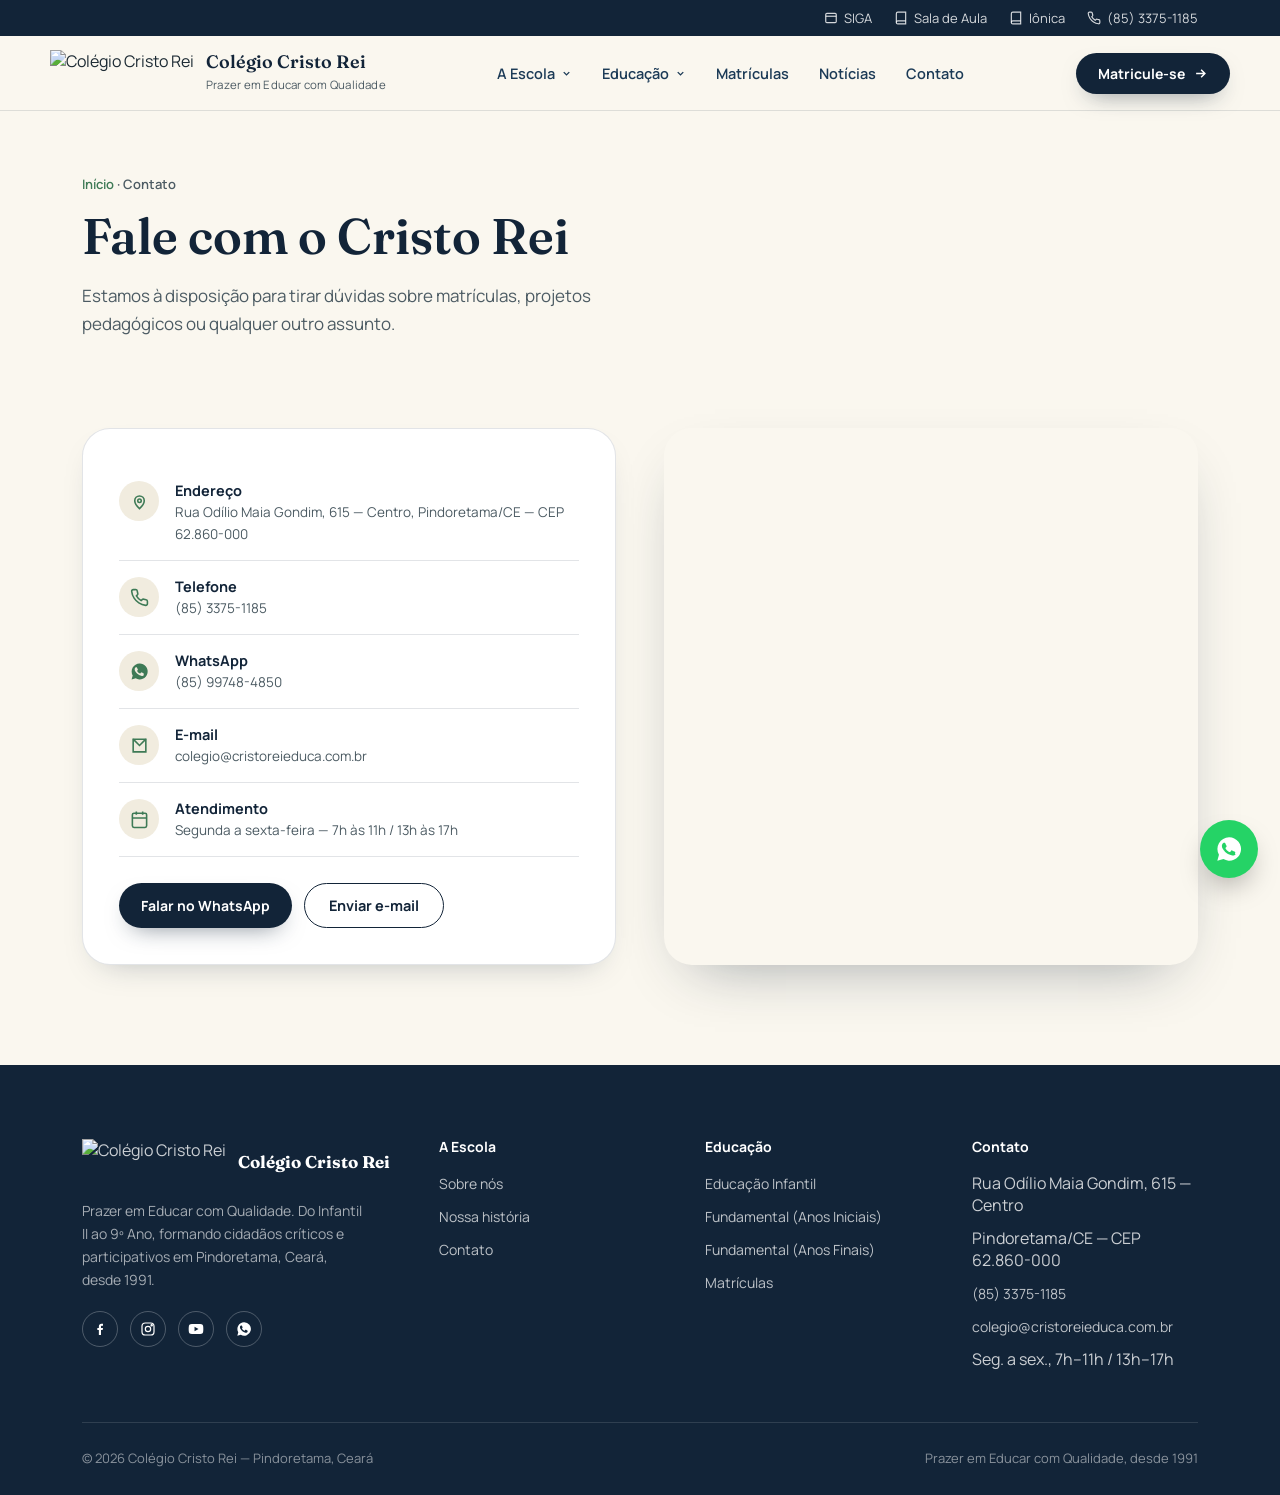
==== contato.html @ e7654078 "Add files via upload" ====
<!DOCTYPE html>
<html lang="pt-BR">
<head>
<meta charset="UTF-8">
<meta name="viewport" content="width=device-width, initial-scale=1.0">
<title>Contato · Colégio Cristo Rei</title>
<meta name="description" content="Fale com o Colégio Cristo Rei — endereço, telefone, WhatsApp e e-mail.">
<link rel="icon" href="https://cristoreieduca.com.br/wp-content/uploads/2020/12/cropped-favicon-1-270x270.png">
<link rel="preconnect" href="https://fonts.googleapis.com">
<link rel="preconnect" href="https://fonts.gstatic.com" crossorigin>
<link href="https://fonts.googleapis.com/css2?family=Fraunces:opsz,wght@9..144,400;9..144,500;9..144,600;9..144,700&family=Manrope:wght@400;500;600;700;800&display=swap" rel="stylesheet">
<link rel="stylesheet" href="css/style.css">
</head>
<body>

<div class="topbar">
  <div class="wrap">
    <a href="https://siga.activesoft.com.br/login/?instituicao=CRISTOREICE" target="_blank" rel="noopener"><svg viewBox="0 0 24 24" fill="none" stroke="currentColor" stroke-width="2"><rect x="3" y="4" width="18" height="16" rx="2"/><path d="M3 9h18"/></svg> SIGA</a>
    <a href="https://classroom.google.com/u/0/h?hl=pt-BR" target="_blank" rel="noopener"><svg viewBox="0 0 24 24" fill="none" stroke="currentColor" stroke-width="2"><path d="M4 19.5A2.5 2.5 0 0 1 6.5 17H20"/><path d="M6.5 2H20v20H6.5A2.5 2.5 0 0 1 4 19.5v-15A2.5 2.5 0 0 1 6.5 2z"/></svg> Sala de Aula</a>
    <a href="https://colegiocristoreice.souionica.com.br/library" target="_blank" rel="noopener"><svg viewBox="0 0 24 24" fill="none" stroke="currentColor" stroke-width="2"><path d="M4 19.5A2.5 2.5 0 0 1 6.5 17H20"/><path d="M6.5 2H20v20H6.5A2.5 2.5 0 0 1 4 19.5v-15A2.5 2.5 0 0 1 6.5 2z"/></svg> Iônica</a>
    <a href="tel:8533751185"><svg viewBox="0 0 24 24" fill="none" stroke="currentColor" stroke-width="2"><path d="M22 16.92v3a2 2 0 0 1-2.18 2 19.8 19.8 0 0 1-8.63-3.07 19.5 19.5 0 0 1-6-6 19.8 19.8 0 0 1-3.07-8.67A2 2 0 0 1 4.11 2h3a2 2 0 0 1 2 1.72c.13.96.36 1.9.68 2.81a2 2 0 0 1-.45 2.11L8.09 9.91a16 16 0 0 0 6 6l1.27-1.27a2 2 0 0 1 2.11-.45c.91.32 1.85.55 2.81.68A2 2 0 0 1 22 16.92z"/></svg> (85) 3375-1185</a>
  </div>
</div>

<header class="site" id="siteHeader">
  <div class="wrap nav-row">
    <a class="brand" href="index.html">
      <img src="https://cristoreieduca.com.br/wp-content/uploads/2020/11/Logotipo-CCR-2021_Prancheta-1.png" alt="Colégio Cristo Rei">
      <span><span class="name">Colégio Cristo Rei</span><span class="tag">Prazer em Educar com Qualidade</span></span>
    </a>
    <nav class="main">
      <div class="has-drop">
        <button>A Escola <svg viewBox="0 0 24 24" fill="none" stroke="currentColor" stroke-width="3"><path d="M6 9l6 6 6-6"/></svg></button>
        <div class="dropdown">
          <a href="sobre-nos.html">Sobre nós<span>Missão e valores</span></a>
          <a href="nossa-historia.html">Nossa história<span>Desde 1991</span></a>
        </div>
      </div>
      <div class="has-drop">
        <button>Educação <svg viewBox="0 0 24 24" fill="none" stroke="currentColor" stroke-width="3"><path d="M6 9l6 6 6-6"/></svg></button>
        <div class="dropdown">
          <a href="educacao-infantil.html">Educação Infantil<span>Infantil II ao V</span></a>
          <a href="fundamental-anos-iniciais.html">Fundamental (Anos Iniciais)<span>1º ao 5º Ano</span></a>
          <a href="fundamental-anos-finais.html">Fundamental (Anos Finais)<span>6º ao 9º Ano</span></a>
        </div>
      </div>
      <a href="matriculas.html">Matrículas</a>
      <a href="https://cristoreieduca.com.br/category/blog/" target="_blank" rel="noopener">Notícias</a>
      <a href="contato.html">Contato</a>
    </nav>
    <a class="cta-btn desktop-only" href="matriculas.html">Matricule-se
      <svg viewBox="0 0 24 24" fill="none" stroke="currentColor" stroke-width="2.4" width="15" height="15"><path d="M5 12h14M13 6l6 6-6 6"/></svg>
    </a>
    <button class="burger" id="burgerBtn" aria-label="Abrir menu"><span></span><span></span><span></span></button>
  </div>
  <div class="mobile-menu" id="mobileMenu">
    <div class="m-group"><b>A Escola</b></div>
    <div class="sub"><a href="sobre-nos.html">Sobre nós</a><a href="nossa-historia.html">Nossa história</a></div>
    <div class="m-group"><b>Educação</b></div>
    <div class="sub">
      <a href="educacao-infantil.html">Educação Infantil</a>
      <a href="fundamental-anos-iniciais.html">Fundamental (Anos Iniciais)</a>
      <a href="fundamental-anos-finais.html">Fundamental (Anos Finais)</a>
    </div>
    <a href="matriculas.html">Matrículas</a>
    <a href="https://cristoreieduca.com.br/category/blog/" target="_blank" rel="noopener">Notícias</a>
    <a href="contato.html">Contato</a>
    <a href="matriculas.html">Matricule-se →</a>
  </div>
</header>
<section class="page-hero">
  <div class="wrap reveal">
    <div class="crumbs"><a href="index.html">Início</a> · Contato</div>
    <h1>Fale com o Cristo Rei</h1>
    <p class="lead">Estamos à disposição para tirar dúvidas sobre matrículas, projetos pedagógicos ou qualquer outro assunto.</p>
  </div>
</section>

<section class="content-block">
  <div class="wrap contact-grid">
    <div class="contact-card reveal">
      <div class="row">
        <div class="ic"><svg viewBox="0 0 24 24" fill="none" stroke="currentColor" stroke-width="2"><path d="M12 21s-6-5.5-6-10a6 6 0 1 1 12 0c0 4.5-6 10-6 10z"/><circle cx="12" cy="11" r="2.2"/></svg></div>
        <div><b>Endereço</b><span>Rua Odílio Maia Gondim, 615 — Centro, Pindoretama/CE — CEP 62.860-000</span></div>
      </div>
      <div class="row">
        <div class="ic"><svg viewBox="0 0 24 24" fill="none" stroke="currentColor" stroke-width="2"><path d="M22 16.92v3a2 2 0 0 1-2.18 2 19.8 19.8 0 0 1-8.63-3.07 19.5 19.5 0 0 1-6-6 19.8 19.8 0 0 1-3.07-8.67A2 2 0 0 1 4.11 2h3a2 2 0 0 1 2 1.72c.13.96.36 1.9.68 2.81a2 2 0 0 1-.45 2.11L8.09 9.91a16 16 0 0 0 6 6l1.27-1.27a2 2 0 0 1 2.11-.45c.91.32 1.85.55 2.81.68A2 2 0 0 1 22 16.92z"/></svg></div>
        <div><b>Telefone</b><span><a href="tel:8533751185">(85) 3375-1185</a></span></div>
      </div>
      <div class="row">
        <div class="ic"><svg viewBox="0 0 24 24" fill="currentColor"><path d="M12 2a10 10 0 0 0-8.6 15L2 22l5.2-1.4A10 10 0 1 0 12 2zm5.8 14.2c-.3.7-1.4 1.3-2 1.4-.5.1-1.1.2-3.6-.8-3-1.2-5-4.2-5.1-4.4-.2-.2-1.2-1.6-1.2-3s.7-2.1 1-2.4c.3-.3.6-.3.8-.3h.6c.2 0 .4 0 .6.5.3.6.9 2 1 2.1.1.2.1.4 0 .6-.6 1.2-1.2 1.1-.7 1.9 1 1.6 1.8 2.1 3.2 2.8.2.1.4.1.6-.1.2-.2.8-.9 1-1.2.2-.3.4-.2.7-.1.3.1 1.7.8 2 1 .3.1.5.2.6.3.1.2.1.9-.2 1.7z"/></svg></div>
        <div><b>WhatsApp</b><span><a href="https://api.whatsapp.com/send/?phone=558597484850" target="_blank" rel="noopener">(85) 99748-4850</a></span></div>
      </div>
      <div class="row">
        <div class="ic"><svg viewBox="0 0 24 24" fill="none" stroke="currentColor" stroke-width="2"><path d="M4 4h16v16H4z"/><path d="m4 4 8 8 8-8"/></svg></div>
        <div><b>E-mail</b><span><a href="mailto:colegio@cristoreieduca.com.br">colegio@cristoreieduca.com.br</a></span></div>
      </div>
      <div class="row">
        <div class="ic"><svg viewBox="0 0 24 24" fill="none" stroke="currentColor" stroke-width="2"><rect x="3" y="4" width="18" height="18" rx="2"/><path d="M16 2v4M8 2v4M3 10h18"/></svg></div>
        <div><b>Atendimento</b><span>Segunda a sexta-feira — 7h às 11h / 13h às 17h</span></div>
      </div>
      <div style="margin-top:26px;display:flex;gap:12px;flex-wrap:wrap;">
        <a class="cta-btn" href="https://api.whatsapp.com/send/?phone=558597484850&text=Ol%C3%A1%2C%20gostaria%20de%20saber%20mais%20sobre%20o%20Col%C3%A9gio%20Cristo%20Rei" target="_blank" rel="noopener">Falar no WhatsApp</a>
        <a class="btn-outline" href="mailto:colegio@cristoreieduca.com.br">Enviar e-mail</a>
      </div>
    </div>
    <div class="map-frame reveal">
      <iframe src="https://www.google.com/maps?q=Rua+Od%C3%ADlio+Maia+Gondim,+615,+Centro,+Pindoretama,+CE,+62860-000&output=embed" loading="lazy" referrerpolicy="no-referrer-when-downgrade" title="Mapa — Colégio Cristo Rei"></iframe>
    </div>
  </div>
</section>
<footer>
  <div class="wrap">
    <div class="foot-grid">
      <div>
        <div class="foot-brand">
          <img src="https://cristoreieduca.com.br/wp-content/uploads/2020/11/Logotipo-CCR-2021_Prancheta-1-copia-2.png" alt="Colégio Cristo Rei">
          <b>Colégio Cristo Rei</b>
        </div>
        <p class="desc">Prazer em Educar com Qualidade. Do Infantil II ao 9º Ano, formando cidadãos críticos e participativos em Pindoretama, Ceará, desde 1991.</p>
        <div class="foot-social">
          <a href="https://www.facebook.com/colcristoreipindoretama" target="_blank" rel="noopener" aria-label="Facebook"><svg viewBox="0 0 24 24" fill="currentColor" style="color:#fff;"><path d="M13.5 21v-7.5H16l.5-3H13.5V8.5c0-.9.25-1.5 1.6-1.5H16.5V4.3c-.3 0-1.2-.1-2.3-.1-2.3 0-3.9 1.4-3.9 4V10.5H8v3h2.3V21h3.2z"/></svg></a>
          <a href="https://www.instagram.com/colcristorei/" target="_blank" rel="noopener" aria-label="Instagram"><svg viewBox="0 0 24 24" fill="none" stroke="#fff" stroke-width="1.8"><rect x="3" y="3" width="18" height="18" rx="5"/><circle cx="12" cy="12" r="4"/><circle cx="17.5" cy="6.5" r="1"/></svg></a>
          <a href="https://www.youtube.com/channel/UCZfYxuL3ExJ3GWzZtQUIO_Q" target="_blank" rel="noopener" aria-label="YouTube"><svg viewBox="0 0 24 24" fill="currentColor" style="color:#fff;"><path d="M23 12s0-3.4-.4-5a3 3 0 0 0-2.1-2.1C18.9 4.5 12 4.5 12 4.5s-6.9 0-8.5.4A3 3 0 0 0 1.4 7 31 31 0 0 0 1 12a31 31 0 0 0 .4 5 3 3 0 0 0 2.1 2.1c1.6.4 8.5.4 8.5.4s6.9 0 8.5-.4A3 3 0 0 0 22.6 17c.4-1.6.4-5 .4-5zM9.8 15.5v-7l6 3.5-6 3.5z"/></svg></a>
          <a href="https://api.whatsapp.com/send/?phone=558597484850" target="_blank" rel="noopener" aria-label="WhatsApp"><svg viewBox="0 0 24 24" fill="currentColor" style="color:#fff;"><path d="M12 2a10 10 0 0 0-8.6 15L2 22l5.2-1.4A10 10 0 1 0 12 2zm5.8 14.2c-.3.7-1.4 1.3-2 1.4-.5.1-1.1.2-3.6-.8-3-1.2-5-4.2-5.1-4.4-.2-.2-1.2-1.6-1.2-3s.7-2.1 1-2.4c.3-.3.6-.3.8-.3h.6c.2 0 .4 0 .6.5.3.6.9 2 1 2.1.1.2.1.4 0 .6-.6 1.2-1.2 1.1-.7 1.9 1 1.6 1.8 2.1 3.2 2.8.2.1.4.1.6-.1.2-.2.8-.9 1-1.2.2-.3.4-.2.7-.1.3.1 1.7.8 2 1 .3.1.5.2.6.3.1.2.1.9-.2 1.7z"/></svg></a>
        </div>
      </div>
      <div><h4>A Escola</h4><ul><li><a href="sobre-nos.html">Sobre nós</a></li><li><a href="nossa-historia.html">Nossa história</a></li><li><a href="contato.html">Contato</a></li></ul></div>
      <div><h4>Educação</h4><ul><li><a href="educacao-infantil.html">Educação Infantil</a></li><li><a href="fundamental-anos-iniciais.html">Fundamental (Anos Iniciais)</a></li><li><a href="fundamental-anos-finais.html">Fundamental (Anos Finais)</a></li><li><a href="matriculas.html">Matrículas</a></li></ul></div>
      <div><h4>Contato</h4><ul><li>Rua Odílio Maia Gondim, 615 — Centro</li><li>Pindoretama/CE — CEP 62.860-000</li><li><a href="tel:8533751185">(85) 3375-1185</a></li><li><a href="mailto:colegio@cristoreieduca.com.br">colegio@cristoreieduca.com.br</a></li><li>Seg. a sex., 7h–11h / 13h–17h</li></ul></div>
    </div>
    <div class="foot-bottom"><span>© 2026 Colégio Cristo Rei — Pindoretama, Ceará</span><span>Prazer em Educar com Qualidade, desde 1991</span></div>
  </div>
</footer>

<a class="wa-float" href="https://api.whatsapp.com/send/?phone=558597484850&text=Ol%C3%A1%2C%20gostaria%20de%20saber%20mais%20sobre%20o%20Col%C3%A9gio%20Cristo%20Rei" target="_blank" rel="noopener" aria-label="Falar no WhatsApp">
  <svg viewBox="0 0 24 24"><path d="M12 2a10 10 0 0 0-8.6 15L2 22l5.2-1.4A10 10 0 1 0 12 2zm5.8 14.2c-.3.7-1.4 1.3-2 1.4-.5.1-1.1.2-3.6-.8-3-1.2-5-4.2-5.1-4.4-.2-.2-1.2-1.6-1.2-3s.7-2.1 1-2.4c.3-.3.6-.3.8-.3h.6c.2 0 .4 0 .6.5.3.6.9 2 1 2.1.1.2.1.4 0 .6-.6 1.2-1.2 1.1-.7 1.9 1 1.6 1.8 2.1 3.2 2.8.2.1.4.1.6-.1.2-.2.8-.9 1-1.2.2-.3.4-.2.7-.1.3.1 1.7.8 2 1 .3.1.5.2.6.3.1.2.1.9-.2 1.7z"/></svg>
</a>

<script src="js/main.js"></script>
</body>
</html>
---- css/style.css ----
/* =========================================================
   Colégio Cristo Rei — folha de estilos principal
   ========================================================= */
:root{
  --navy:#122438;
  --navy-2:#1b3a56;
  --paper:#FAF7EF;
  --paper-2:#F1ECDF;
  --ink:#1c2a33;
  --ink-soft:#4c5b63;
  --gold:#D6A441;
  --gold-dark:#B4842A;
  --green:#3E7A56;
  --line: rgba(18,36,56,0.12);
  --white:#ffffff;
  --radius-lg: 28px;
  --radius-md: 16px;
  --shadow: 0 24px 60px -30px rgba(18,36,56,0.45);
  --shadow-soft: 0 14px 34px -20px rgba(18,36,56,0.35);
  --maxw: 1180px;
}
*{box-sizing:border-box;}
html{scroll-behavior:smooth;}
body{
  margin:0;
  font-family:'Manrope', sans-serif;
  color:var(--ink);
  background:var(--paper);
  -webkit-font-smoothing:antialiased;
  overflow-x:hidden;
}
h1,h2,h3,h4{
  font-family:'Fraunces', serif;
  font-weight:600;
  line-height:1.1;
  margin:0;
  color:var(--navy);
}
p{margin:0;}
a{color:inherit;text-decoration:none;}
img{max-width:100%;display:block;}
ul{list-style:none;margin:0;padding:0;}
.wrap{max-width:var(--maxw);margin:0 auto;padding:0 32px;}
section{position:relative;}
@media(max-width:640px){.wrap{padding:0 20px;}}

/* reveal on scroll */
.reveal{opacity:0;transform:translateY(28px);transition:opacity .8s cubic-bezier(.2,.7,.2,1), transform .8s cubic-bezier(.2,.7,.2,1);}
.reveal.in{opacity:1;transform:translateY(0);}
@media (prefers-reduced-motion: reduce){
  .reveal{opacity:1;transform:none;transition:none;}
  html{scroll-behavior:auto;}
}

/* ---------- topbar ---------- */
.topbar{background:var(--navy);color:rgba(255,255,255,0.82);font-size:13px;}
.topbar .wrap{display:flex;justify-content:flex-end;gap:22px;padding:9px 32px;flex-wrap:wrap;}
.topbar a{display:flex;align-items:center;gap:6px;transition:color .2s;}
.topbar a:hover{color:var(--gold);}
.topbar svg{width:14px;height:14px;flex:none;}

/* ---------- header / nav ---------- */
header.site{
  position:sticky;top:0;z-index:80;
  background:rgba(250,247,239,0.92);
  backdrop-filter:blur(10px);
  border-bottom:1px solid var(--line);
  transition:box-shadow .3s;
}
header.site.scrolled{box-shadow:0 8px 24px -18px rgba(18,36,56,.5);}
.nav-row{display:flex;align-items:center;justify-content:space-between;padding:14px 0;gap:24px;}
.brand{display:flex;align-items:center;gap:12px;}
.brand img{height:46px;width:auto;}
.brand .name{font-family:'Fraunces',serif;font-weight:600;font-size:18px;color:var(--navy);line-height:1.15;display:block;}
.brand .tag{font-size:11.5px;color:var(--ink-soft);letter-spacing:.02em;}

nav.main{display:flex;align-items:center;gap:30px;}
nav.main > a, .has-drop > button{
  font-size:14.5px;font-weight:600;color:var(--navy-2);position:relative;padding:8px 0;
  background:none;border:none;cursor:pointer;font-family:'Manrope',sans-serif;
  display:flex;align-items:center;gap:6px;
}
nav.main > a::after{content:'';position:absolute;left:0;bottom:0;width:0;height:2px;background:var(--gold);transition:width .25s ease;}
nav.main > a:hover::after{width:100%;}
.has-drop{position:relative;}
.has-drop svg{width:11px;height:11px;transition:transform .2s;}
.has-drop:hover svg{transform:rotate(180deg);}
.dropdown{
  position:absolute;top:100%;left:50%;transform:translateX(-50%) translateY(8px);
  background:var(--white);border:1px solid var(--line);border-radius:14px;
  box-shadow:var(--shadow);min-width:250px;padding:10px;
  opacity:0;pointer-events:none;transition:opacity .2s, transform .2s;
}
.has-drop:hover .dropdown{opacity:1;pointer-events:auto;transform:translateX(-50%) translateY(0);}
.dropdown a{display:block;padding:11px 14px;border-radius:9px;font-size:14px;font-weight:600;color:var(--navy-2);transition:background .15s;}
.dropdown a:hover{background:var(--paper-2);}
.dropdown a span{display:block;font-size:12px;font-weight:500;color:var(--ink-soft);margin-top:2px;}

.cta-btn{
  background:var(--navy);color:var(--white)!important;padding:11px 22px;border-radius:100px;
  font-weight:700;font-size:14px;display:inline-flex;align-items:center;gap:8px;
  box-shadow:0 10px 24px -12px rgba(18,36,56,.6);transition:transform .2s, background .2s;
}
.cta-btn:hover{background:var(--gold-dark);transform:translateY(-2px);}
.burger{display:none;background:none;border:none;cursor:pointer;padding:6px;}
.burger span{display:block;width:24px;height:2px;background:var(--navy);margin:5px 0;transition:.3s;}

.mobile-menu{display:none;flex-direction:column;gap:2px;background:var(--paper);border-top:1px solid var(--line);padding:10px 0 18px;}
.mobile-menu.open{display:flex;}
.mobile-menu a{padding:12px 4px;font-weight:600;color:var(--navy-2);border-bottom:1px solid var(--line);font-size:15px;}
.mobile-menu .sub a{padding-left:20px;font-weight:500;font-size:14px;color:var(--ink-soft);}
.mobile-menu .m-group b{display:block;padding:12px 4px 4px;font-size:13px;color:var(--green);}

@media(max-width:960px){
  nav.main{display:none;}
  .burger{display:block;}
  .cta-btn.desktop-only{display:none;}
}

/* ---------- page hero (inner pages) ---------- */
.page-hero{padding:64px 0 70px;background:var(--paper);}
.page-hero .crumbs{font-size:13px;color:var(--ink-soft);font-weight:600;margin-bottom:16px;}
.page-hero .crumbs a{color:var(--green);}
.page-hero h1{font-size:clamp(30px,4.4vw,50px);max-width:760px;}
.page-hero p.lead{margin-top:18px;color:var(--ink-soft);font-size:17px;max-width:600px;line-height:1.65;}
.page-hero.with-media{padding-bottom:0;}
.page-hero-media{margin-top:44px;border-radius:var(--radius-lg);overflow:hidden;box-shadow:var(--shadow);aspect-ratio:21/8;}
.page-hero-media img{width:100%;height:100%;object-fit:cover;}
@media(max-width:640px){.page-hero-media{aspect-ratio:4/3;}}

/* ---------- hero home ---------- */
.hero{padding:56px 0 0;overflow:hidden;}
.hero-grid{display:grid;grid-template-columns:1.05fr 0.95fr;gap:56px;align-items:center;padding-bottom:56px;}
.badge{display:inline-flex;align-items:center;gap:9px;background:var(--white);border:1px solid var(--line);padding:8px 16px;border-radius:100px;font-size:13px;font-weight:700;color:var(--navy-2);box-shadow:var(--shadow-soft);}
.badge .dot{width:7px;height:7px;border-radius:50%;background:var(--gold);}
.hero h1{font-size:clamp(34px,4.6vw,58px);margin-top:22px;letter-spacing:-0.01em;}
.hero h1 em{font-style:italic;color:var(--green);}
.hero p.lead{margin-top:22px;font-size:18px;line-height:1.65;color:var(--ink-soft);max-width:520px;}
.hero-actions{display:flex;gap:14px;margin-top:34px;flex-wrap:wrap;}
.btn-outline{border:1.5px solid var(--navy);color:var(--navy);padding:12px 24px;border-radius:100px;font-weight:700;font-size:14.5px;transition:background .2s,color .2s;display:inline-block;}
.btn-outline:hover{background:var(--navy);color:var(--white);}
.hero-stats{display:flex;gap:34px;margin-top:52px;flex-wrap:wrap;}
.hero-stats .stat b{display:block;font-family:'Fraunces',serif;font-size:30px;color:var(--navy);font-weight:600;}
.hero-stats .stat span{font-size:13px;color:var(--ink-soft);}
.hero-media{position:relative;}
.hero-media .frame{border-radius:var(--radius-lg);overflow:hidden;box-shadow:var(--shadow);aspect-ratio:4/4.6;}
.hero-media .frame img{width:100%;height:100%;object-fit:cover;}
.hero-media .float-card{position:absolute;left:-34px;bottom:36px;background:var(--white);border-radius:var(--radius-md);padding:18px 22px;box-shadow:var(--shadow);display:flex;align-items:center;gap:14px;max-width:250px;}
.hero-media .float-card .icon{width:42px;height:42px;border-radius:50%;background:var(--paper-2);display:flex;align-items:center;justify-content:center;flex:none;color:var(--green);}
.hero-media .float-card .icon svg{width:22px;height:22px;}
.hero-media .float-card b{display:block;font-size:14px;color:var(--navy);font-family:'Fraunces',serif;font-weight:600;}
.hero-media .float-card span{font-size:12.5px;color:var(--ink-soft);}
@media(max-width:920px){
  .hero-grid{grid-template-columns:1fr;gap:40px;}
  .hero-media{order:-1;}
  .hero-media .float-card{left:14px;bottom:-24px;}
}

/* ---------- quote / why ---------- */
.quote-section{background:var(--navy);color:var(--white);padding:86px 0;}
.quote-section .eyebrow{color:var(--gold);font-weight:700;font-size:14px;margin-bottom:18px;display:block;}
.quote-section h2{color:var(--white);font-size:clamp(24px,3.4vw,38px);max-width:820px;font-weight:500;line-height:1.35;}
.quote-section h2 i{font-style:italic;color:var(--gold);font-weight:600;}

/* ---------- section head pattern ---------- */
.sec-head{max-width:640px;margin-bottom:52px;}
.sec-head .kicker{color:var(--green);font-weight:700;font-size:14px;display:block;margin-bottom:12px;}
.sec-head h2{font-size:clamp(28px,3.4vw,40px);}
.sec-head p{margin-top:16px;color:var(--ink-soft);font-size:16.5px;line-height:1.6;}

/* ---------- missão / história ---------- */
.story{padding:96px 0;}
.story-grid{display:grid;grid-template-columns:0.95fr 1.05fr;gap:64px;align-items:start;}
.mission-card{background:var(--white);border-radius:var(--radius-lg);padding:38px 36px;box-shadow:var(--shadow-soft);border:1px solid var(--line);}
.mission-card h3{font-size:22px;margin-bottom:14px;}
.mission-card p{color:var(--ink-soft);line-height:1.7;font-size:15.5px;}
.mission-card p + p{margin-top:14px;}
.timeline{border-left:2px solid var(--line);padding-left:30px;display:flex;flex-direction:column;gap:34px;}
.timeline .item{position:relative;}
.timeline .item::before{content:'';position:absolute;left:-37px;top:3px;width:12px;height:12px;border-radius:50%;background:var(--gold);border:3px solid var(--paper);box-shadow:0 0 0 2px var(--gold);}
.timeline .year{font-family:'Fraunces',serif;font-weight:600;color:var(--navy);font-size:19px;}
.timeline .desc{color:var(--ink-soft);font-size:15px;margin-top:5px;line-height:1.55;max-width:460px;}
@media(max-width:880px){.story-grid{grid-template-columns:1fr;}}

/* ---------- valores ---------- */
.values{padding:20px 0 100px;}
.values-grid{display:grid;grid-template-columns:repeat(3,1fr);gap:28px;}
.value-card{background:var(--white);border-radius:var(--radius-md);padding:34px 30px;border:1px solid var(--line);transition:transform .3s, box-shadow .3s;}
.value-card:hover{transform:translateY(-6px);box-shadow:var(--shadow-soft);}
.value-card .num{font-family:'Fraunces',serif;font-size:15px;font-weight:600;color:var(--gold-dark);border:1px solid var(--gold);border-radius:100px;width:38px;height:38px;display:flex;align-items:center;justify-content:center;margin-bottom:22px;}
.value-card h3{font-size:19px;margin-bottom:12px;}
.value-card p{color:var(--ink-soft);font-size:14.5px;line-height:1.65;}
@media(max-width:880px){.values-grid{grid-template-columns:1fr;}}

/* ---------- segmentos ---------- */
.segments{background:var(--paper-2);padding:100px 0;}
.seg-grid{display:grid;grid-template-columns:repeat(3,1fr);gap:26px;}
.seg-card{background:var(--white);border-radius:var(--radius-md);overflow:hidden;box-shadow:var(--shadow-soft);display:flex;flex-direction:column;transition:transform .35s ease;}
.seg-card:hover{transform:translateY(-8px);}
.seg-card .ph{aspect-ratio:16/11;overflow:hidden;}
.seg-card .ph img{width:100%;height:100%;object-fit:cover;transition:transform .6s ease;}
.seg-card:hover .ph img{transform:scale(1.06);}
.seg-card .body{padding:26px 26px 28px;display:flex;flex-direction:column;gap:12px;flex:1;}
.seg-card .stage{font-size:12.5px;font-weight:700;color:var(--green);}
.seg-card h3{font-size:20px;}
.seg-card p{color:var(--ink-soft);font-size:14.5px;line-height:1.6;flex:1;}
.seg-card .go{font-size:14px;font-weight:700;color:var(--navy);display:inline-flex;align-items:center;gap:6px;margin-top:4px;}
.seg-card .go svg{width:15px;height:15px;transition:transform .2s;}
.seg-card:hover .go svg{transform:translateX(4px);}
@media(max-width:920px){.seg-grid{grid-template-columns:1fr;}}

/* ---------- stats band ---------- */
.stats-band{background:var(--navy);color:var(--white);padding:74px 0;}
.stats-grid{display:grid;grid-template-columns:repeat(4,1fr);gap:24px;text-align:center;}
.stats-grid .stat b{display:block;font-family:'Fraunces',serif;font-size:clamp(30px,4vw,44px);font-weight:600;color:var(--gold);}
.stats-grid .stat span{font-size:13.5px;color:rgba(255,255,255,0.72);}
@media(max-width:760px){.stats-grid{grid-template-columns:repeat(2,1fr);row-gap:36px;}}

/* ---------- galeria ---------- */
.gallery{padding:100px 0;}
.gal-grid{display:grid;grid-template-columns:repeat(4,1fr);grid-auto-rows:150px;gap:14px;}
.gal-grid a{border-radius:14px;overflow:hidden;position:relative;display:block;}
.gal-grid img{width:100%;height:100%;object-fit:cover;transition:transform .5s ease;}
.gal-grid a:hover img{transform:scale(1.08);}
.gal-grid a.tall{grid-row:span 2;}
@media(max-width:920px){.gal-grid{grid-template-columns:repeat(2,1fr);grid-auto-rows:130px;}}

/* ---------- notícias ---------- */
.news{background:var(--paper-2);padding:100px 0;}
.news-grid{display:grid;grid-template-columns:repeat(3,1fr);gap:26px;}
.news-card{background:var(--white);border-radius:var(--radius-md);padding:28px 26px;border:1px solid var(--line);display:flex;flex-direction:column;gap:14px;transition:box-shadow .3s, transform .3s;}
.news-card:hover{box-shadow:var(--shadow-soft);transform:translateY(-5px);}
.news-card .date{font-size:12.5px;color:var(--green);font-weight:700;}
.news-card h3{font-size:17.5px;line-height:1.35;}
.news-card p{font-size:14px;color:var(--ink-soft);line-height:1.6;flex:1;}
.news-card .read{font-size:13.5px;font-weight:700;color:var(--navy);}
@media(max-width:920px){.news-grid{grid-template-columns:1fr;}}

/* ---------- generic content page blocks ---------- */
.content-block{padding:20px 0 100px;}
.content-grid{display:grid;grid-template-columns:1.2fr 0.8fr;gap:56px;align-items:start;}
.prose h2{font-size:26px;margin-bottom:16px;}
.prose h2 + h2{margin-top:38px;}
.prose p{color:var(--ink-soft);font-size:16px;line-height:1.75;margin-bottom:16px;}
.prose ul{margin:18px 0;display:flex;flex-direction:column;gap:12px;}
.prose ul li{position:relative;padding-left:26px;color:var(--ink-soft);font-size:15.5px;line-height:1.6;}
.prose ul li::before{content:'';position:absolute;left:0;top:8px;width:9px;height:9px;border-radius:50%;background:var(--gold);}
.side-card{background:var(--white);border:1px solid var(--line);border-radius:var(--radius-md);padding:30px 28px;box-shadow:var(--shadow-soft);position:sticky;top:110px;}
.side-card h4{font-size:16px;margin-bottom:16px;}
.side-card ul{gap:14px;}
.side-card ul li{display:flex;gap:12px;align-items:flex-start;font-size:14.5px;color:var(--ink-soft);}
.side-card ul li svg{width:18px;height:18px;color:var(--green);flex:none;margin-top:1px;}
.side-card .cta-btn{width:100%;justify-content:center;margin-top:18px;}
@media(max-width:920px){.content-grid{grid-template-columns:1fr;}.side-card{position:static;}}

.fact-grid{display:grid;grid-template-columns:repeat(3,1fr);gap:20px;margin-top:36px;}
.fact-card{background:var(--white);border:1px solid var(--line);border-radius:var(--radius-md);padding:26px;text-align:left;}
.fact-card .ic{width:40px;height:40px;border-radius:12px;background:var(--paper-2);display:flex;align-items:center;justify-content:center;color:var(--green);margin-bottom:14px;}
.fact-card .ic svg{width:20px;height:20px;}
.fact-card h4{font-size:15.5px;margin-bottom:8px;}
.fact-card p{font-size:13.8px;color:var(--ink-soft);line-height:1.55;}
@media(max-width:760px){.fact-grid{grid-template-columns:1fr;}}

/* ---------- faq ---------- */
.faq{padding:0 0 100px;}
.faq-item{border-bottom:1px solid var(--line);}
.faq-q{width:100%;text-align:left;background:none;border:none;padding:22px 0;display:flex;justify-content:space-between;align-items:center;cursor:pointer;font-family:'Fraunces',serif;font-size:17px;color:var(--navy);gap:20px;}
.faq-q svg{width:18px;height:18px;flex:none;transition:transform .25s;color:var(--green);}
.faq-item.open .faq-q svg{transform:rotate(45deg);}
.faq-a{max-height:0;overflow:hidden;transition:max-height .3s ease;}
.faq-a p{color:var(--ink-soft);font-size:15px;line-height:1.65;padding-bottom:22px;max-width:640px;}
.faq-item.open .faq-a{max-height:300px;}

/* ---------- contato page ---------- */
.contact-grid{display:grid;grid-template-columns:1fr 1fr;gap:48px;align-items:start;}
.contact-card{background:var(--white);border:1px solid var(--line);border-radius:var(--radius-lg);padding:36px;box-shadow:var(--shadow-soft);}
.contact-card .row{display:flex;gap:16px;padding:16px 0;border-bottom:1px solid var(--line);}
.contact-card .row:last-child{border-bottom:none;}
.contact-card .row .ic{width:40px;height:40px;border-radius:50%;background:var(--paper-2);display:flex;align-items:center;justify-content:center;color:var(--green);flex:none;}
.contact-card .row .ic svg{width:19px;height:19px;}
.contact-card .row b{display:block;font-size:14.5px;color:var(--navy);}
.contact-card .row span{font-size:13.5px;color:var(--ink-soft);}
.map-frame{border-radius:var(--radius-lg);overflow:hidden;box-shadow:var(--shadow);height:100%;min-height:380px;}
.map-frame iframe{width:100%;height:100%;border:0;min-height:380px;}
@media(max-width:880px){.contact-grid{grid-template-columns:1fr;}}

/* ---------- cta final ---------- */
.final-cta{padding:110px 0;text-align:center;}
.final-cta h2{font-size:clamp(28px,4vw,44px);max-width:680px;margin:0 auto;}
.final-cta p{margin-top:18px;color:var(--ink-soft);font-size:17px;max-width:560px;margin-left:auto;margin-right:auto;line-height:1.6;}
.final-cta .hero-actions{justify-content:center;margin-top:36px;}

/* ---------- footer ---------- */
footer{background:var(--navy);color:rgba(255,255,255,0.78);padding:74px 0 28px;}
.foot-grid{display:grid;grid-template-columns:1.4fr 1fr 1fr 1fr;gap:40px;padding-bottom:52px;border-bottom:1px solid rgba(255,255,255,0.12);}
.foot-brand{display:flex;gap:12px;align-items:center;margin-bottom:16px;}
.foot-brand img{height:44px;}
.foot-brand b{font-family:'Fraunces',serif;color:var(--white);font-size:17px;}
footer p.desc{font-size:14px;line-height:1.65;max-width:280px;color:rgba(255,255,255,0.62);}
footer h4{color:var(--white);font-size:14px;margin-bottom:18px;font-family:'Manrope',sans-serif;font-weight:700;}
footer ul{display:flex;flex-direction:column;gap:11px;}
footer ul a{font-size:14px;color:rgba(255,255,255,0.72);transition:color .2s;}
footer ul a:hover{color:var(--gold);}
.foot-social{display:flex;gap:12px;margin-top:20px;}
.foot-social a{width:36px;height:36px;border-radius:50%;border:1px solid rgba(255,255,255,0.25);display:flex;align-items:center;justify-content:center;transition:background .2s,border-color .2s;}
.foot-social a:hover{background:var(--gold);border-color:var(--gold);}
.foot-social svg{width:16px;height:16px;}
.foot-bottom{display:flex;justify-content:space-between;align-items:center;padding-top:26px;font-size:13px;color:rgba(255,255,255,0.5);flex-wrap:wrap;gap:10px;}
@media(max-width:880px){.foot-grid{grid-template-columns:1fr 1fr;row-gap:36px;}}
@media(max-width:560px){.foot-grid{grid-template-columns:1fr;}}

/* whatsapp float */
.wa-float{position:fixed;right:22px;bottom:22px;z-index:70;width:58px;height:58px;border-radius:50%;background:#25D366;display:flex;align-items:center;justify-content:center;box-shadow:0 14px 30px -10px rgba(0,0,0,0.4);transition:transform .2s;}
.wa-float:hover{transform:scale(1.08);}
.wa-float svg{width:28px;height:28px;fill:#fff;}
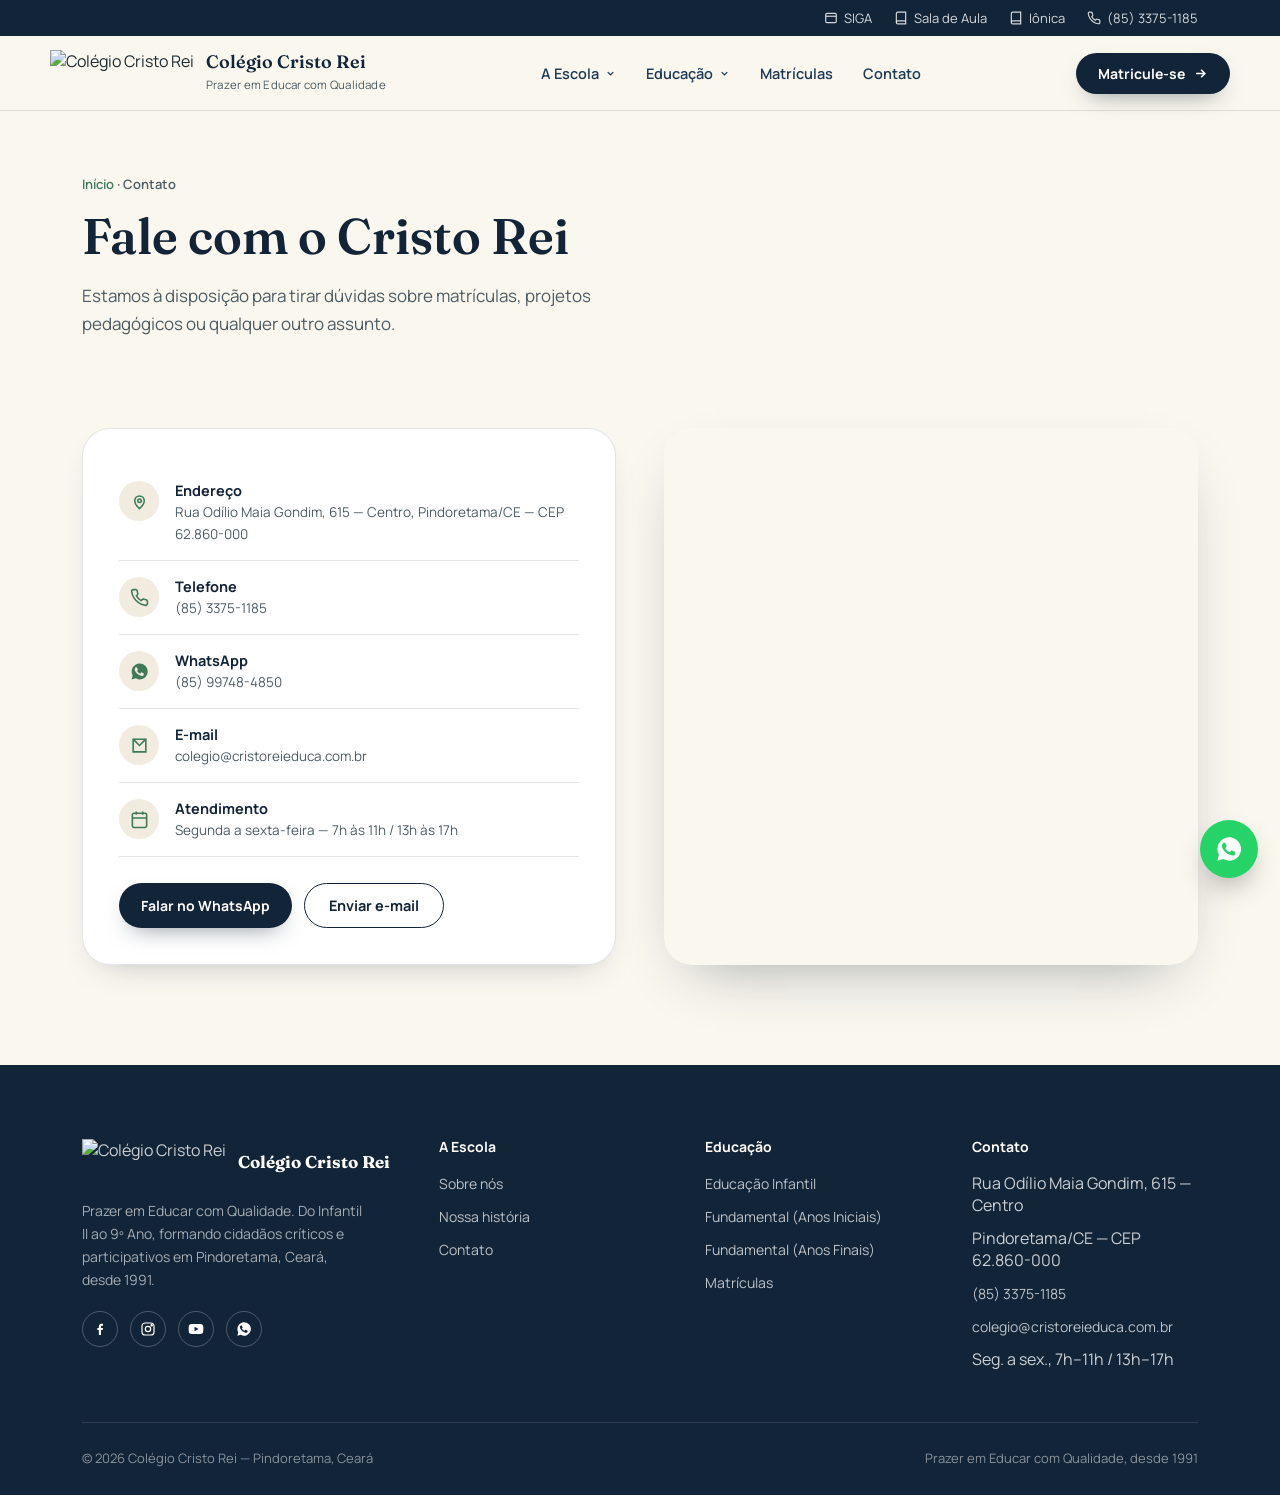
==== commit 5dc92c80: "Add files via upload" ====
--- a/contato.html
+++ b/contato.html
@@ -45,7 +45,6 @@
         </div>
       </div>
       <a href="matriculas.html">Matrículas</a>
-      <a href="https://cristoreieduca.com.br/category/blog/" target="_blank" rel="noopener">Notícias</a>
       <a href="contato.html">Contato</a>
     </nav>
     <a class="cta-btn desktop-only" href="matriculas.html">Matricule-se
@@ -63,7 +62,6 @@
       <a href="fundamental-anos-finais.html">Fundamental (Anos Finais)</a>
     </div>
     <a href="matriculas.html">Matrículas</a>
-    <a href="https://cristoreieduca.com.br/category/blog/" target="_blank" rel="noopener">Notícias</a>
     <a href="contato.html">Contato</a>
     <a href="matriculas.html">Matricule-se →</a>
   </div>
--- a/css/style.css
+++ b/css/style.css
@@ -124,9 +124,9 @@
 .page-hero h1{font-size:clamp(30px,4.4vw,50px);max-width:760px;}
 .page-hero p.lead{margin-top:18px;color:var(--ink-soft);font-size:17px;max-width:600px;line-height:1.65;}
 .page-hero.with-media{padding-bottom:0;}
-.page-hero-media{margin-top:44px;border-radius:var(--radius-lg);overflow:hidden;box-shadow:var(--shadow);aspect-ratio:21/8;}
-.page-hero-media img{width:100%;height:100%;object-fit:cover;}
-@media(max-width:640px){.page-hero-media{aspect-ratio:4/3;}}
+.page-hero-media{margin-top:44px;border-radius:var(--radius-lg);overflow:hidden;box-shadow:var(--shadow);aspect-ratio:16/9;max-height:520px;}
+.page-hero-media img{width:100%;height:100%;object-fit:cover;object-position:50% 30%;}
+@media(max-width:640px){.page-hero-media{aspect-ratio:4/3.6;max-height:none;}}
 
 /* ---------- hero home ---------- */
 .hero{padding:56px 0 0;overflow:hidden;}
@@ -143,17 +143,91 @@
 .hero-stats .stat b{display:block;font-family:'Fraunces',serif;font-size:30px;color:var(--navy);font-weight:600;}
 .hero-stats .stat span{font-size:13px;color:var(--ink-soft);}
 .hero-media{position:relative;}
-.hero-media .frame{border-radius:var(--radius-lg);overflow:hidden;box-shadow:var(--shadow);aspect-ratio:4/4.6;}
-.hero-media .frame img{width:100%;height:100%;object-fit:cover;}
-.hero-media .float-card{position:absolute;left:-34px;bottom:36px;background:var(--white);border-radius:var(--radius-md);padding:18px 22px;box-shadow:var(--shadow);display:flex;align-items:center;gap:14px;max-width:250px;}
+.hero-media .frame{border-radius:var(--radius-lg);overflow:hidden;box-shadow:var(--shadow);aspect-ratio:4/3.6;position:relative;z-index:1;}
+.hero-media .frame img{width:100%;height:100%;object-fit:cover;object-position:center;transition:transform .7s cubic-bezier(.2,.7,.2,1);}
+@media(max-width:920px){.hero-media .frame{aspect-ratio:16/10;}}
+
+/* overlay que aparece por cima da foto no hover, sem escondê-la */
+.frame-overlay{
+  position:absolute;inset:0;display:flex;flex-direction:column;justify-content:flex-end;gap:10px;
+  padding:26px;
+  background:linear-gradient(200deg, rgba(18,36,56,0.05) 0%, rgba(18,36,56,0.78) 100%);
+  opacity:0;transition:opacity .4s ease;
+}
+.frame-overlay span{color:var(--white);font-family:'Fraunces',serif;font-size:18px;font-weight:600;transform:translateY(14px);transition:transform .45s ease;}
+.hero-media:hover .frame img{transform:scale(1.07);}
+.hero-media:hover .frame-overlay{opacity:1;}
+.hero-media:hover .frame-overlay span{transform:translateY(0);}
+
+/* bolhas flutuantes nas cores da escola, ligadas à foto por linhas tracejadas */
+@keyframes float-badge{
+  0%,100%{transform:translateY(0);}
+  50%{transform:translateY(-9px);}
+}
+@keyframes float-badge-centered{
+  0%,100%{transform:translateY(-50%) translateY(0);}
+  50%{transform:translateY(-50%) translateY(-10px);}
+}
+.hero-media .float-card{
+  position:absolute;background:var(--white);border-radius:var(--radius-md);
+  box-shadow:var(--shadow);display:flex;align-items:center;gap:14px;max-width:250px;
+  transition:box-shadow .3s ease;
+  animation:float-badge 4.4s ease-in-out infinite;
+  z-index:3;
+}
+.hero-media:hover .float-card{box-shadow:0 30px 60px -28px rgba(18,36,56,.55);}
+.hero-media .float-card.node-bl{left:-34px;bottom:36px;padding:18px 22px;animation-delay:.7s;}
 .hero-media .float-card .icon{width:42px;height:42px;border-radius:50%;background:var(--paper-2);display:flex;align-items:center;justify-content:center;flex:none;color:var(--green);}
 .hero-media .float-card .icon svg{width:22px;height:22px;}
 .hero-media .float-card b{display:block;font-size:14px;color:var(--navy);font-family:'Fraunces',serif;font-weight:600;}
 .hero-media .float-card span{font-size:12.5px;color:var(--ink-soft);}
+
+.hero-media .float-card.mini{
+  flex-direction:column;align-items:flex-start;gap:2px;padding:14px 20px;border-radius:100px;
+  border:1px solid var(--line);
+}
+.hero-media .float-card.mini b{font-size:20px;color:var(--green);}
+.hero-media .float-card.mini span{font-size:11.5px;color:var(--ink-soft);white-space:nowrap;}
+.hero-media .float-card.node-tl{top:-22px;left:-22px;animation-delay:0s;}
+.hero-media .float-card.node-tl b{color:var(--gold-dark);}
+.hero-media .float-card.node-tr{top:-22px;right:-22px;animation-delay:1.4s;}
+.hero-media .float-card.node-br{bottom:-22px;right:-22px;animation-delay:2.1s;}
+.hero-media .float-card.node-br b{color:var(--navy);}
+
+.hero-media .float-card.logo-badge{
+  top:50%;right:-46px;width:92px;height:92px;padding:12px;border-radius:50%;
+  border:3px solid var(--gold);justify-content:center;
+  animation:float-badge-centered 4.8s ease-in-out infinite;animation-delay:2.6s;
+}
+.hero-media .float-card.logo-badge img{width:100%;height:100%;object-fit:contain;}
+
+@media (prefers-reduced-motion: reduce){
+  .hero-media .frame img, .frame-overlay, .frame-overlay span,
+  .hero-media .float-card{transition:none;animation:none;}
+}
+
+/* linhas tracejadas: partem exatamente do canto da foto até a bolha */
+.orbit-line{
+  position:absolute;width:31px;height:0;
+  border-top:2px dashed rgba(18,36,56,0.32);
+  transform-origin:0 50%;
+  z-index:2;pointer-events:none;
+}
+.orbit-line.line-tl{top:0;left:0;transform:rotate(225deg);}
+.orbit-line.line-tr{top:0;left:100%;transform:rotate(315deg);}
+.orbit-line.line-br{top:100%;left:100%;transform:rotate(45deg);}
+
+@media(max-width:1180px){
+  .hero-media .float-card.node-tl,.hero-media .float-card.node-tr,
+  .hero-media .float-card.node-br,.hero-media .float-card.logo-badge,
+  .orbit-line{display:none;}
+}
+@media(max-width:920px){
+  .hero-media .float-card.node-bl{left:14px;bottom:-24px;}
+}
 @media(max-width:920px){
   .hero-grid{grid-template-columns:1fr;gap:40px;}
   .hero-media{order:-1;}
-  .hero-media .float-card{left:14px;bottom:-24px;}
 }
 
 /* ---------- quote / why ---------- */
@@ -198,7 +272,7 @@
 .seg-card{background:var(--white);border-radius:var(--radius-md);overflow:hidden;box-shadow:var(--shadow-soft);display:flex;flex-direction:column;transition:transform .35s ease;}
 .seg-card:hover{transform:translateY(-8px);}
 .seg-card .ph{aspect-ratio:16/11;overflow:hidden;}
-.seg-card .ph img{width:100%;height:100%;object-fit:cover;transition:transform .6s ease;}
+.seg-card .ph img{width:100%;height:100%;object-fit:cover;object-position:50% 25%;transition:transform .6s ease;}
 .seg-card:hover .ph img{transform:scale(1.06);}
 .seg-card .body{padding:26px 26px 28px;display:flex;flex-direction:column;gap:12px;flex:1;}
 .seg-card .stage{font-size:12.5px;font-weight:700;color:var(--green);}
@@ -211,10 +285,10 @@
 
 /* ---------- stats band ---------- */
 .stats-band{background:var(--navy);color:var(--white);padding:74px 0;}
-.stats-grid{display:grid;grid-template-columns:repeat(4,1fr);gap:24px;text-align:center;}
+.stats-grid{display:grid;grid-template-columns:repeat(3,1fr);gap:24px;text-align:center;}
 .stats-grid .stat b{display:block;font-family:'Fraunces',serif;font-size:clamp(30px,4vw,44px);font-weight:600;color:var(--gold);}
 .stats-grid .stat span{font-size:13.5px;color:rgba(255,255,255,0.72);}
-@media(max-width:760px){.stats-grid{grid-template-columns:repeat(2,1fr);row-gap:36px;}}
+@media(max-width:640px){.stats-grid{grid-template-columns:1fr;row-gap:32px;}}
 
 /* ---------- galeria ---------- */
 .gallery{padding:100px 0;}
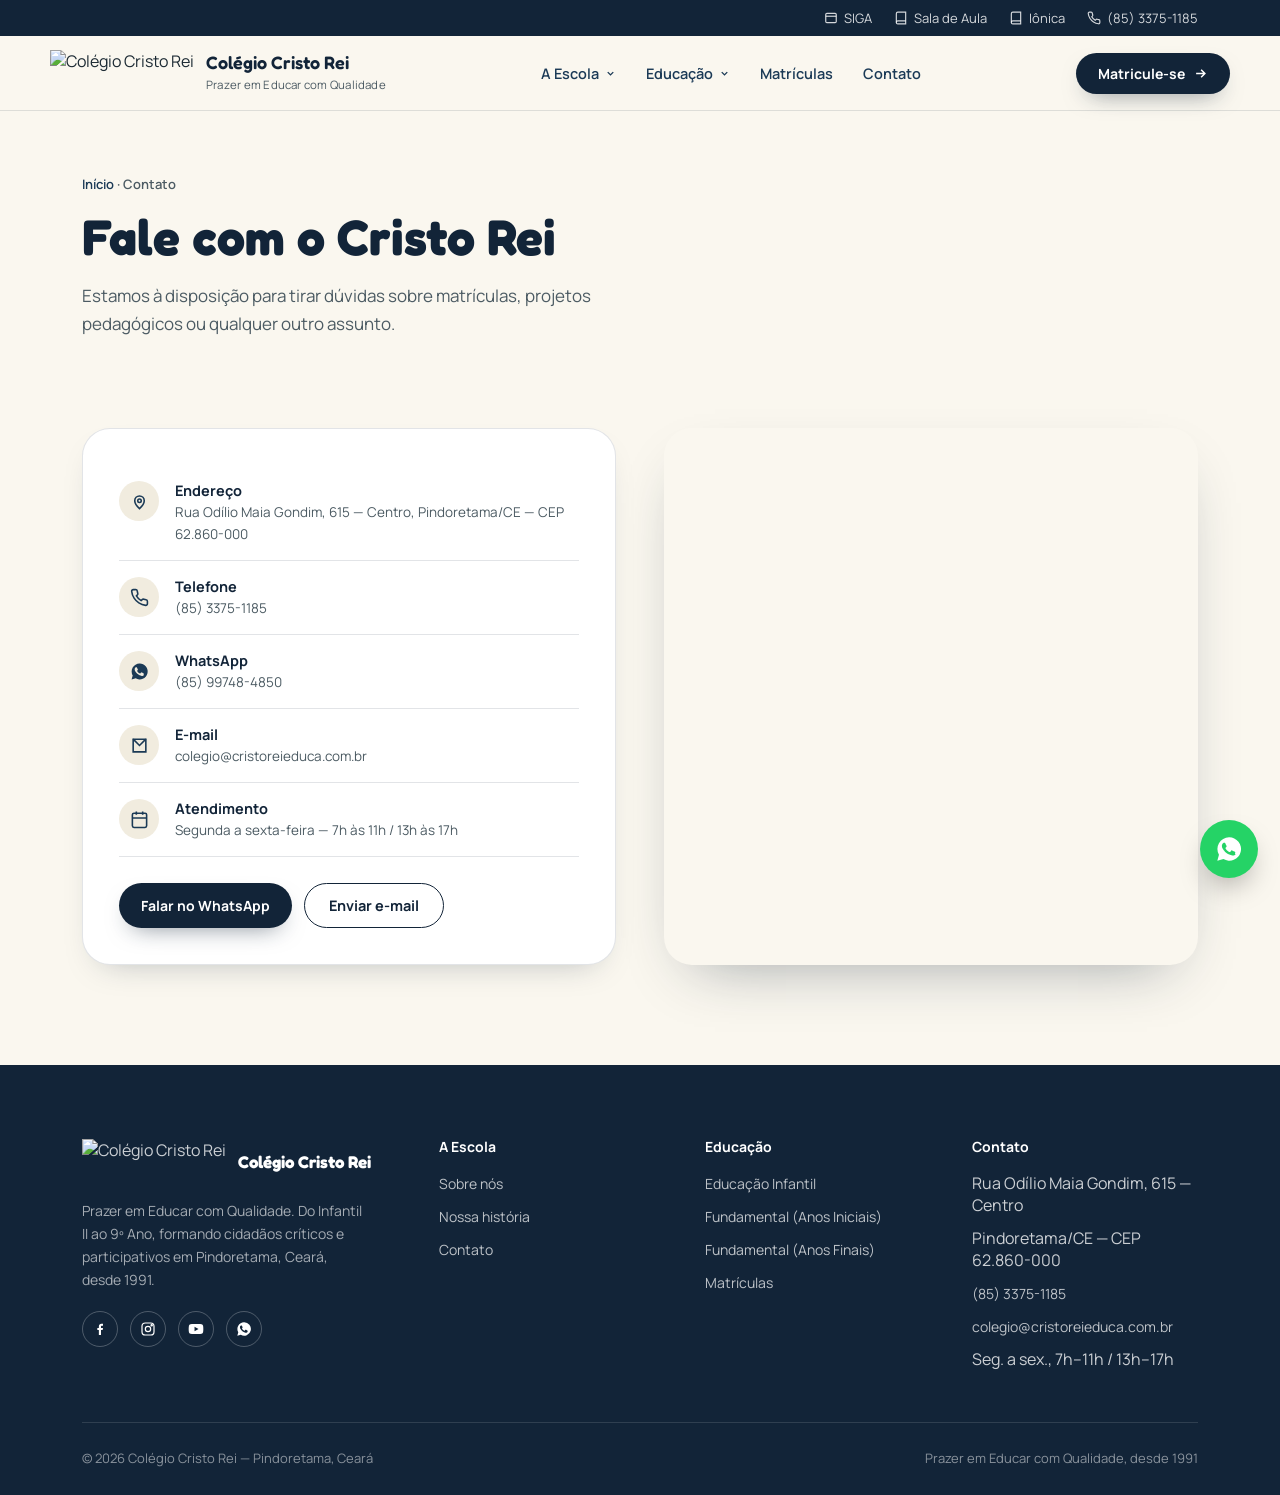
==== commit 4469d862: "Add files via upload" ====
--- a/contato.html
+++ b/contato.html
@@ -8,7 +8,7 @@
 <link rel="icon" href="https://cristoreieduca.com.br/wp-content/uploads/2020/12/cropped-favicon-1-270x270.png">
 <link rel="preconnect" href="https://fonts.googleapis.com">
 <link rel="preconnect" href="https://fonts.gstatic.com" crossorigin>
-<link href="https://fonts.googleapis.com/css2?family=Fraunces:opsz,wght@9..144,400;9..144,500;9..144,600;9..144,700&family=Manrope:wght@400;500;600;700;800&display=swap" rel="stylesheet">
+<link href="https://fonts.googleapis.com/css2?family=Fredoka:wght@400;500;600;700&family=Manrope:wght@400;500;600;700;800&display=swap" rel="stylesheet">
 <link rel="stylesheet" href="css/style.css">
 </head>
 <body>
--- a/css/style.css
+++ b/css/style.css
@@ -10,7 +10,6 @@
   --ink-soft:#4c5b63;
   --gold:#D6A441;
   --gold-dark:#B4842A;
-  --green:#3E7A56;
   --line: rgba(18,36,56,0.12);
   --white:#ffffff;
   --radius-lg: 28px;
@@ -30,12 +29,13 @@
   overflow-x:hidden;
 }
 h1,h2,h3,h4{
-  font-family:'Fraunces', serif;
+  font-family:'Fredoka', sans-serif;
   font-weight:600;
   line-height:1.1;
   margin:0;
   color:var(--navy);
 }
+h1,h2{font-weight:700;}
 p{margin:0;}
 a{color:inherit;text-decoration:none;}
 img{max-width:100%;display:block;}
@@ -71,7 +71,7 @@
 .nav-row{display:flex;align-items:center;justify-content:space-between;padding:14px 0;gap:24px;}
 .brand{display:flex;align-items:center;gap:12px;}
 .brand img{height:46px;width:auto;}
-.brand .name{font-family:'Fraunces',serif;font-weight:600;font-size:18px;color:var(--navy);line-height:1.15;display:block;}
+.brand .name{font-family:'Fredoka', sans-serif;font-weight:600;font-size:18px;color:var(--navy);line-height:1.15;display:block;}
 .brand .tag{font-size:11.5px;color:var(--ink-soft);letter-spacing:.02em;}
 
 nav.main{display:flex;align-items:center;gap:30px;}
@@ -109,7 +109,7 @@
 .mobile-menu.open{display:flex;}
 .mobile-menu a{padding:12px 4px;font-weight:600;color:var(--navy-2);border-bottom:1px solid var(--line);font-size:15px;}
 .mobile-menu .sub a{padding-left:20px;font-weight:500;font-size:14px;color:var(--ink-soft);}
-.mobile-menu .m-group b{display:block;padding:12px 4px 4px;font-size:13px;color:var(--green);}
+.mobile-menu .m-group b{display:block;padding:12px 4px 4px;font-size:13px;color:var(--gold-dark);}
 
 @media(max-width:960px){
   nav.main{display:none;}
@@ -120,7 +120,7 @@
 /* ---------- page hero (inner pages) ---------- */
 .page-hero{padding:64px 0 70px;background:var(--paper);}
 .page-hero .crumbs{font-size:13px;color:var(--ink-soft);font-weight:600;margin-bottom:16px;}
-.page-hero .crumbs a{color:var(--green);}
+.page-hero .crumbs a{color:var(--navy-2);}
 .page-hero h1{font-size:clamp(30px,4.4vw,50px);max-width:760px;}
 .page-hero p.lead{margin-top:18px;color:var(--ink-soft);font-size:17px;max-width:600px;line-height:1.65;}
 .page-hero.with-media{padding-bottom:0;}
@@ -129,37 +129,23 @@
 @media(max-width:640px){.page-hero-media{aspect-ratio:4/3.6;max-height:none;}}
 
 /* ---------- hero home ---------- */
-.hero{padding:56px 0 0;overflow:hidden;}
+.hero{padding:56px 0 0;overflow:hidden;background:radial-gradient(1100px circle at 88% 10%, rgba(18,36,56,0.06), transparent 60%);}
 .hero-grid{display:grid;grid-template-columns:1.05fr 0.95fr;gap:56px;align-items:center;padding-bottom:56px;}
 .badge{display:inline-flex;align-items:center;gap:9px;background:var(--white);border:1px solid var(--line);padding:8px 16px;border-radius:100px;font-size:13px;font-weight:700;color:var(--navy-2);box-shadow:var(--shadow-soft);}
 .badge .dot{width:7px;height:7px;border-radius:50%;background:var(--gold);}
 .hero h1{font-size:clamp(34px,4.6vw,58px);margin-top:22px;letter-spacing:-0.01em;}
-.hero h1 em{font-style:italic;color:var(--green);}
+.hero h1 em{font-style:normal;color:var(--gold-dark);}
 .hero p.lead{margin-top:22px;font-size:18px;line-height:1.65;color:var(--ink-soft);max-width:520px;}
 .hero-actions{display:flex;gap:14px;margin-top:34px;flex-wrap:wrap;}
 .btn-outline{border:1.5px solid var(--navy);color:var(--navy);padding:12px 24px;border-radius:100px;font-weight:700;font-size:14.5px;transition:background .2s,color .2s;display:inline-block;}
 .btn-outline:hover{background:var(--navy);color:var(--white);}
-.hero-stats{display:flex;gap:34px;margin-top:52px;flex-wrap:wrap;}
-.hero-stats .stat b{display:block;font-family:'Fraunces',serif;font-size:30px;color:var(--navy);font-weight:600;}
-.hero-stats .stat span{font-size:13px;color:var(--ink-soft);}
 .hero-media{position:relative;}
 .hero-media .frame{border-radius:var(--radius-lg);overflow:hidden;box-shadow:var(--shadow);aspect-ratio:4/3.6;position:relative;z-index:1;}
 .hero-media .frame img{width:100%;height:100%;object-fit:cover;object-position:center;transition:transform .7s cubic-bezier(.2,.7,.2,1);}
 @media(max-width:920px){.hero-media .frame{aspect-ratio:16/10;}}
-
-/* overlay que aparece por cima da foto no hover, sem escondê-la */
-.frame-overlay{
-  position:absolute;inset:0;display:flex;flex-direction:column;justify-content:flex-end;gap:10px;
-  padding:26px;
-  background:linear-gradient(200deg, rgba(18,36,56,0.05) 0%, rgba(18,36,56,0.78) 100%);
-  opacity:0;transition:opacity .4s ease;
-}
-.frame-overlay span{color:var(--white);font-family:'Fraunces',serif;font-size:18px;font-weight:600;transform:translateY(14px);transition:transform .45s ease;}
-.hero-media:hover .frame img{transform:scale(1.07);}
-.hero-media:hover .frame-overlay{opacity:1;}
-.hero-media:hover .frame-overlay span{transform:translateY(0);}
-
-/* bolhas flutuantes nas cores da escola, ligadas à foto por linhas tracejadas */
+.hero-media:hover .frame img{transform:scale(1.05);}
+
+/* bolhas flutuantes nas cores da escola */
 @keyframes float-badge{
   0%,100%{transform:translateY(0);}
   50%{transform:translateY(-9px);}
@@ -177,16 +163,16 @@
 }
 .hero-media:hover .float-card{box-shadow:0 30px 60px -28px rgba(18,36,56,.55);}
 .hero-media .float-card.node-bl{left:-34px;bottom:36px;padding:18px 22px;animation-delay:.7s;}
-.hero-media .float-card .icon{width:42px;height:42px;border-radius:50%;background:var(--paper-2);display:flex;align-items:center;justify-content:center;flex:none;color:var(--green);}
+.hero-media .float-card .icon{width:42px;height:42px;border-radius:50%;background:var(--paper-2);display:flex;align-items:center;justify-content:center;flex:none;color:var(--navy-2);}
 .hero-media .float-card .icon svg{width:22px;height:22px;}
-.hero-media .float-card b{display:block;font-size:14px;color:var(--navy);font-family:'Fraunces',serif;font-weight:600;}
+.hero-media .float-card b{display:block;font-size:14px;color:var(--navy);font-family:'Fredoka', sans-serif;font-weight:600;}
 .hero-media .float-card span{font-size:12.5px;color:var(--ink-soft);}
 
 .hero-media .float-card.mini{
   flex-direction:column;align-items:flex-start;gap:2px;padding:14px 20px;border-radius:100px;
   border:1px solid var(--line);
 }
-.hero-media .float-card.mini b{font-size:20px;color:var(--green);}
+.hero-media .float-card.mini b{font-size:20px;color:var(--navy);}
 .hero-media .float-card.mini span{font-size:11.5px;color:var(--ink-soft);white-space:nowrap;}
 .hero-media .float-card.node-tl{top:-22px;left:-22px;animation-delay:0s;}
 .hero-media .float-card.node-tl b{color:var(--gold-dark);}
@@ -202,25 +188,12 @@
 .hero-media .float-card.logo-badge img{width:100%;height:100%;object-fit:contain;}
 
 @media (prefers-reduced-motion: reduce){
-  .hero-media .frame img, .frame-overlay, .frame-overlay span,
-  .hero-media .float-card{transition:none;animation:none;}
-}
-
-/* linhas tracejadas: partem exatamente do canto da foto até a bolha */
-.orbit-line{
-  position:absolute;width:31px;height:0;
-  border-top:2px dashed rgba(18,36,56,0.32);
-  transform-origin:0 50%;
-  z-index:2;pointer-events:none;
-}
-.orbit-line.line-tl{top:0;left:0;transform:rotate(225deg);}
-.orbit-line.line-tr{top:0;left:100%;transform:rotate(315deg);}
-.orbit-line.line-br{top:100%;left:100%;transform:rotate(45deg);}
+  .hero-media .frame img, .hero-media .float-card{transition:none;animation:none;}
+}
 
 @media(max-width:1180px){
   .hero-media .float-card.node-tl,.hero-media .float-card.node-tr,
-  .hero-media .float-card.node-br,.hero-media .float-card.logo-badge,
-  .orbit-line{display:none;}
+  .hero-media .float-card.node-br,.hero-media .float-card.logo-badge{display:none;}
 }
 @media(max-width:920px){
   .hero-media .float-card.node-bl{left:14px;bottom:-24px;}
@@ -238,7 +211,7 @@
 
 /* ---------- section head pattern ---------- */
 .sec-head{max-width:640px;margin-bottom:52px;}
-.sec-head .kicker{color:var(--green);font-weight:700;font-size:14px;display:block;margin-bottom:12px;}
+.sec-head .kicker{color:var(--gold-dark);font-weight:700;font-size:14px;display:block;margin-bottom:12px;}
 .sec-head h2{font-size:clamp(28px,3.4vw,40px);}
 .sec-head p{margin-top:16px;color:var(--ink-soft);font-size:16.5px;line-height:1.6;}
 
@@ -252,7 +225,7 @@
 .timeline{border-left:2px solid var(--line);padding-left:30px;display:flex;flex-direction:column;gap:34px;}
 .timeline .item{position:relative;}
 .timeline .item::before{content:'';position:absolute;left:-37px;top:3px;width:12px;height:12px;border-radius:50%;background:var(--gold);border:3px solid var(--paper);box-shadow:0 0 0 2px var(--gold);}
-.timeline .year{font-family:'Fraunces',serif;font-weight:600;color:var(--navy);font-size:19px;}
+.timeline .year{font-family:'Fredoka', sans-serif;font-weight:600;color:var(--navy);font-size:19px;}
 .timeline .desc{color:var(--ink-soft);font-size:15px;margin-top:5px;line-height:1.55;max-width:460px;}
 @media(max-width:880px){.story-grid{grid-template-columns:1fr;}}
 
@@ -261,7 +234,7 @@
 .values-grid{display:grid;grid-template-columns:repeat(3,1fr);gap:28px;}
 .value-card{background:var(--white);border-radius:var(--radius-md);padding:34px 30px;border:1px solid var(--line);transition:transform .3s, box-shadow .3s;}
 .value-card:hover{transform:translateY(-6px);box-shadow:var(--shadow-soft);}
-.value-card .num{font-family:'Fraunces',serif;font-size:15px;font-weight:600;color:var(--gold-dark);border:1px solid var(--gold);border-radius:100px;width:38px;height:38px;display:flex;align-items:center;justify-content:center;margin-bottom:22px;}
+.value-card .num{font-family:'Fredoka', sans-serif;font-size:15px;font-weight:600;color:var(--gold-dark);border:1px solid var(--gold);border-radius:100px;width:38px;height:38px;display:flex;align-items:center;justify-content:center;margin-bottom:22px;}
 .value-card h3{font-size:19px;margin-bottom:12px;}
 .value-card p{color:var(--ink-soft);font-size:14.5px;line-height:1.65;}
 @media(max-width:880px){.values-grid{grid-template-columns:1fr;}}
@@ -275,7 +248,7 @@
 .seg-card .ph img{width:100%;height:100%;object-fit:cover;object-position:50% 25%;transition:transform .6s ease;}
 .seg-card:hover .ph img{transform:scale(1.06);}
 .seg-card .body{padding:26px 26px 28px;display:flex;flex-direction:column;gap:12px;flex:1;}
-.seg-card .stage{font-size:12.5px;font-weight:700;color:var(--green);}
+.seg-card .stage{font-size:12.5px;font-weight:700;color:var(--gold-dark);}
 .seg-card h3{font-size:20px;}
 .seg-card p{color:var(--ink-soft);font-size:14.5px;line-height:1.6;flex:1;}
 .seg-card .go{font-size:14px;font-weight:700;color:var(--navy);display:inline-flex;align-items:center;gap:6px;margin-top:4px;}
@@ -286,7 +259,7 @@
 /* ---------- stats band ---------- */
 .stats-band{background:var(--navy);color:var(--white);padding:74px 0;}
 .stats-grid{display:grid;grid-template-columns:repeat(3,1fr);gap:24px;text-align:center;}
-.stats-grid .stat b{display:block;font-family:'Fraunces',serif;font-size:clamp(30px,4vw,44px);font-weight:600;color:var(--gold);}
+.stats-grid .stat b{display:block;font-family:'Fredoka', sans-serif;font-size:clamp(30px,4vw,44px);font-weight:600;color:var(--gold);}
 .stats-grid .stat span{font-size:13.5px;color:rgba(255,255,255,0.72);}
 @media(max-width:640px){.stats-grid{grid-template-columns:1fr;row-gap:32px;}}
 
@@ -298,17 +271,6 @@
 .gal-grid a:hover img{transform:scale(1.08);}
 .gal-grid a.tall{grid-row:span 2;}
 @media(max-width:920px){.gal-grid{grid-template-columns:repeat(2,1fr);grid-auto-rows:130px;}}
-
-/* ---------- notícias ---------- */
-.news{background:var(--paper-2);padding:100px 0;}
-.news-grid{display:grid;grid-template-columns:repeat(3,1fr);gap:26px;}
-.news-card{background:var(--white);border-radius:var(--radius-md);padding:28px 26px;border:1px solid var(--line);display:flex;flex-direction:column;gap:14px;transition:box-shadow .3s, transform .3s;}
-.news-card:hover{box-shadow:var(--shadow-soft);transform:translateY(-5px);}
-.news-card .date{font-size:12.5px;color:var(--green);font-weight:700;}
-.news-card h3{font-size:17.5px;line-height:1.35;}
-.news-card p{font-size:14px;color:var(--ink-soft);line-height:1.6;flex:1;}
-.news-card .read{font-size:13.5px;font-weight:700;color:var(--navy);}
-@media(max-width:920px){.news-grid{grid-template-columns:1fr;}}
 
 /* ---------- generic content page blocks ---------- */
 .content-block{padding:20px 0 100px;}
@@ -323,13 +285,13 @@
 .side-card h4{font-size:16px;margin-bottom:16px;}
 .side-card ul{gap:14px;}
 .side-card ul li{display:flex;gap:12px;align-items:flex-start;font-size:14.5px;color:var(--ink-soft);}
-.side-card ul li svg{width:18px;height:18px;color:var(--green);flex:none;margin-top:1px;}
+.side-card ul li svg{width:18px;height:18px;color:var(--navy-2);flex:none;margin-top:1px;}
 .side-card .cta-btn{width:100%;justify-content:center;margin-top:18px;}
 @media(max-width:920px){.content-grid{grid-template-columns:1fr;}.side-card{position:static;}}
 
 .fact-grid{display:grid;grid-template-columns:repeat(3,1fr);gap:20px;margin-top:36px;}
 .fact-card{background:var(--white);border:1px solid var(--line);border-radius:var(--radius-md);padding:26px;text-align:left;}
-.fact-card .ic{width:40px;height:40px;border-radius:12px;background:var(--paper-2);display:flex;align-items:center;justify-content:center;color:var(--green);margin-bottom:14px;}
+.fact-card .ic{width:40px;height:40px;border-radius:12px;background:var(--paper-2);display:flex;align-items:center;justify-content:center;color:var(--navy-2);margin-bottom:14px;}
 .fact-card .ic svg{width:20px;height:20px;}
 .fact-card h4{font-size:15.5px;margin-bottom:8px;}
 .fact-card p{font-size:13.8px;color:var(--ink-soft);line-height:1.55;}
@@ -338,8 +300,8 @@
 /* ---------- faq ---------- */
 .faq{padding:0 0 100px;}
 .faq-item{border-bottom:1px solid var(--line);}
-.faq-q{width:100%;text-align:left;background:none;border:none;padding:22px 0;display:flex;justify-content:space-between;align-items:center;cursor:pointer;font-family:'Fraunces',serif;font-size:17px;color:var(--navy);gap:20px;}
-.faq-q svg{width:18px;height:18px;flex:none;transition:transform .25s;color:var(--green);}
+.faq-q{width:100%;text-align:left;background:none;border:none;padding:22px 0;display:flex;justify-content:space-between;align-items:center;cursor:pointer;font-family:'Fredoka', sans-serif;font-size:17px;color:var(--navy);gap:20px;}
+.faq-q svg{width:18px;height:18px;flex:none;transition:transform .25s;color:var(--navy-2);}
 .faq-item.open .faq-q svg{transform:rotate(45deg);}
 .faq-a{max-height:0;overflow:hidden;transition:max-height .3s ease;}
 .faq-a p{color:var(--ink-soft);font-size:15px;line-height:1.65;padding-bottom:22px;max-width:640px;}
@@ -350,7 +312,7 @@
 .contact-card{background:var(--white);border:1px solid var(--line);border-radius:var(--radius-lg);padding:36px;box-shadow:var(--shadow-soft);}
 .contact-card .row{display:flex;gap:16px;padding:16px 0;border-bottom:1px solid var(--line);}
 .contact-card .row:last-child{border-bottom:none;}
-.contact-card .row .ic{width:40px;height:40px;border-radius:50%;background:var(--paper-2);display:flex;align-items:center;justify-content:center;color:var(--green);flex:none;}
+.contact-card .row .ic{width:40px;height:40px;border-radius:50%;background:var(--paper-2);display:flex;align-items:center;justify-content:center;color:var(--navy-2);flex:none;}
 .contact-card .row .ic svg{width:19px;height:19px;}
 .contact-card .row b{display:block;font-size:14.5px;color:var(--navy);}
 .contact-card .row span{font-size:13.5px;color:var(--ink-soft);}
@@ -363,13 +325,20 @@
 .final-cta h2{font-size:clamp(28px,4vw,44px);max-width:680px;margin:0 auto;}
 .final-cta p{margin-top:18px;color:var(--ink-soft);font-size:17px;max-width:560px;margin-left:auto;margin-right:auto;line-height:1.6;}
 .final-cta .hero-actions{justify-content:center;margin-top:36px;}
+.final-cta.on-navy{background:var(--navy);}
+.final-cta.on-navy h2{color:var(--white);}
+.final-cta.on-navy p{color:rgba(255,255,255,0.72);}
+.final-cta.on-navy .cta-btn{background:var(--gold);color:var(--navy);box-shadow:0 10px 24px -12px rgba(0,0,0,.5);}
+.final-cta.on-navy .cta-btn:hover{background:#fff;}
+.final-cta.on-navy .btn-outline{border-color:rgba(255,255,255,0.55);color:var(--white);}
+.final-cta.on-navy .btn-outline:hover{background:var(--white);color:var(--navy);}
 
 /* ---------- footer ---------- */
 footer{background:var(--navy);color:rgba(255,255,255,0.78);padding:74px 0 28px;}
 .foot-grid{display:grid;grid-template-columns:1.4fr 1fr 1fr 1fr;gap:40px;padding-bottom:52px;border-bottom:1px solid rgba(255,255,255,0.12);}
 .foot-brand{display:flex;gap:12px;align-items:center;margin-bottom:16px;}
 .foot-brand img{height:44px;}
-.foot-brand b{font-family:'Fraunces',serif;color:var(--white);font-size:17px;}
+.foot-brand b{font-family:'Fredoka', sans-serif;color:var(--white);font-size:17px;}
 footer p.desc{font-size:14px;line-height:1.65;max-width:280px;color:rgba(255,255,255,0.62);}
 footer h4{color:var(--white);font-size:14px;margin-bottom:18px;font-family:'Manrope',sans-serif;font-weight:700;}
 footer ul{display:flex;flex-direction:column;gap:11px;}
@@ -387,3 +356,27 @@
 .wa-float{position:fixed;right:22px;bottom:22px;z-index:70;width:58px;height:58px;border-radius:50%;background:#25D366;display:flex;align-items:center;justify-content:center;box-shadow:0 14px 30px -10px rgba(0,0,0,0.4);transition:transform .2s;}
 .wa-float:hover{transform:scale(1.08);}
 .wa-float svg{width:28px;height:28px;fill:#fff;}
+
+/* ---------- ajustes finos de responsividade (celulares pequenos) ---------- */
+@media(max-width:480px){
+  .wrap{padding:0 16px;}
+  .topbar{font-size:11.5px;}
+  .topbar .wrap{gap:12px 16px;padding:8px 16px;justify-content:center;}
+  .brand img{height:36px;}
+  .brand .name{font-size:15px;}
+  .brand .tag{display:none;}
+  .hero{padding-top:36px;}
+  .hero h1{font-size:28px;}
+  .hero p.lead{font-size:16px;}
+  .hero-actions,.final-cta .hero-actions{flex-direction:column;align-items:stretch;}
+  .hero-actions .cta-btn,.hero-actions .btn-outline,
+  .final-cta .hero-actions .cta-btn,.final-cta .hero-actions .btn-outline{width:100%;justify-content:center;text-align:center;}
+  .value-card,.fact-card{padding:26px 22px;}
+  .seg-card .body{padding:22px 20px 24px;}
+  .mission-card{padding:28px 24px;}
+  .contact-card{padding:26px 22px;}
+  .story,.values,.segments,.gallery,.content-block,.final-cta{padding-top:64px;padding-bottom:64px;}
+  .quote-section,.stats-band{padding:56px 0;}
+  .wa-float{width:50px;height:50px;right:16px;bottom:16px;}
+  .wa-float svg{width:24px;height:24px;}
+}
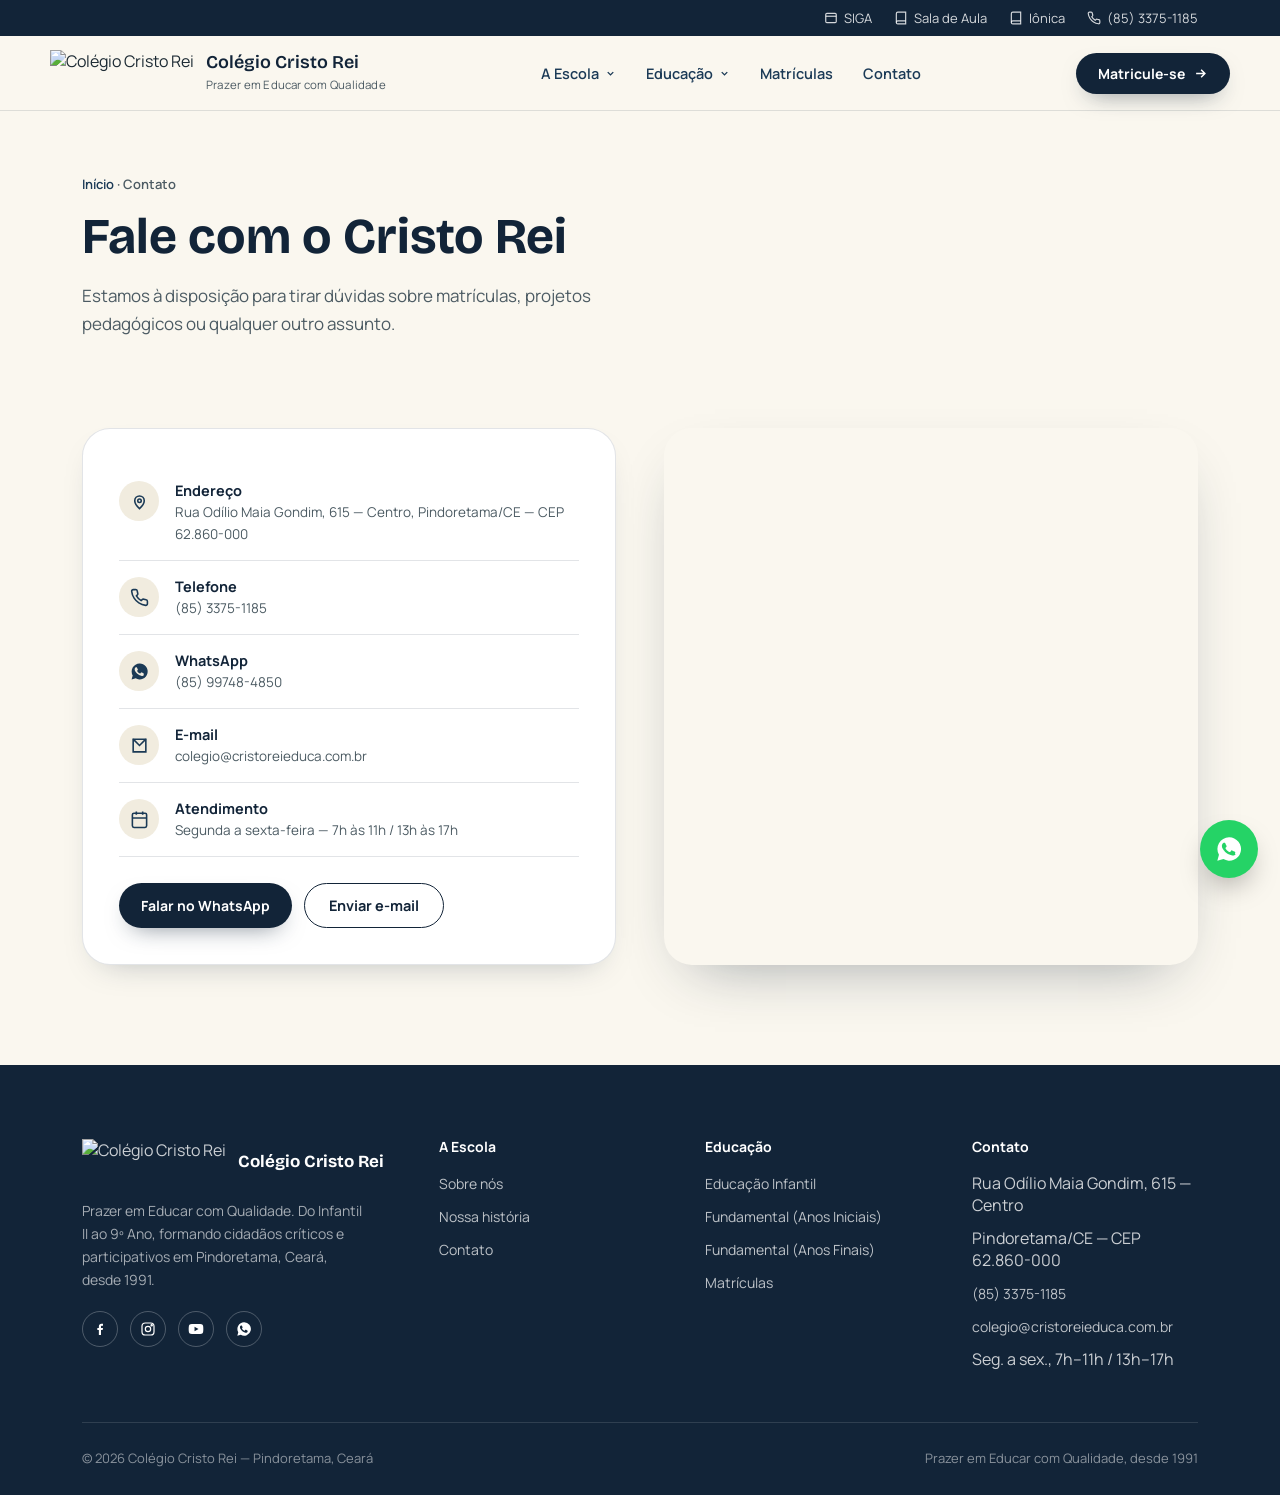
==== commit 0f5fbab6: "Add files via upload" ====
--- a/contato.html
+++ b/contato.html
@@ -8,7 +8,7 @@
 <link rel="icon" href="https://cristoreieduca.com.br/wp-content/uploads/2020/12/cropped-favicon-1-270x270.png">
 <link rel="preconnect" href="https://fonts.googleapis.com">
 <link rel="preconnect" href="https://fonts.gstatic.com" crossorigin>
-<link href="https://fonts.googleapis.com/css2?family=Fredoka:wght@400;500;600;700&family=Manrope:wght@400;500;600;700;800&display=swap" rel="stylesheet">
+<link href="https://fonts.googleapis.com/css2?family=Bricolage+Grotesque:opsz,wght@12..96,400;12..96,500;12..96,600;12..96,700&family=Manrope:wght@400;500;600;700;800&display=swap" rel="stylesheet">
 <link rel="stylesheet" href="css/style.css">
 </head>
 <body>
--- a/css/style.css
+++ b/css/style.css
@@ -29,7 +29,7 @@
   overflow-x:hidden;
 }
 h1,h2,h3,h4{
-  font-family:'Fredoka', sans-serif;
+  font-family:'Bricolage Grotesque', sans-serif;
   font-weight:600;
   line-height:1.1;
   margin:0;
@@ -71,7 +71,7 @@
 .nav-row{display:flex;align-items:center;justify-content:space-between;padding:14px 0;gap:24px;}
 .brand{display:flex;align-items:center;gap:12px;}
 .brand img{height:46px;width:auto;}
-.brand .name{font-family:'Fredoka', sans-serif;font-weight:600;font-size:18px;color:var(--navy);line-height:1.15;display:block;}
+.brand .name{font-family:'Bricolage Grotesque', sans-serif;font-weight:600;font-size:18px;color:var(--navy);line-height:1.15;display:block;}
 .brand .tag{font-size:11.5px;color:var(--ink-soft);letter-spacing:.02em;}
 
 nav.main{display:flex;align-items:center;gap:30px;}
@@ -165,7 +165,7 @@
 .hero-media .float-card.node-bl{left:-34px;bottom:36px;padding:18px 22px;animation-delay:.7s;}
 .hero-media .float-card .icon{width:42px;height:42px;border-radius:50%;background:var(--paper-2);display:flex;align-items:center;justify-content:center;flex:none;color:var(--navy-2);}
 .hero-media .float-card .icon svg{width:22px;height:22px;}
-.hero-media .float-card b{display:block;font-size:14px;color:var(--navy);font-family:'Fredoka', sans-serif;font-weight:600;}
+.hero-media .float-card b{display:block;font-size:14px;color:var(--navy);font-family:'Bricolage Grotesque', sans-serif;font-weight:600;}
 .hero-media .float-card span{font-size:12.5px;color:var(--ink-soft);}
 
 .hero-media .float-card.mini{
@@ -225,7 +225,7 @@
 .timeline{border-left:2px solid var(--line);padding-left:30px;display:flex;flex-direction:column;gap:34px;}
 .timeline .item{position:relative;}
 .timeline .item::before{content:'';position:absolute;left:-37px;top:3px;width:12px;height:12px;border-radius:50%;background:var(--gold);border:3px solid var(--paper);box-shadow:0 0 0 2px var(--gold);}
-.timeline .year{font-family:'Fredoka', sans-serif;font-weight:600;color:var(--navy);font-size:19px;}
+.timeline .year{font-family:'Bricolage Grotesque', sans-serif;font-weight:600;color:var(--navy);font-size:19px;}
 .timeline .desc{color:var(--ink-soft);font-size:15px;margin-top:5px;line-height:1.55;max-width:460px;}
 @media(max-width:880px){.story-grid{grid-template-columns:1fr;}}
 
@@ -234,7 +234,7 @@
 .values-grid{display:grid;grid-template-columns:repeat(3,1fr);gap:28px;}
 .value-card{background:var(--white);border-radius:var(--radius-md);padding:34px 30px;border:1px solid var(--line);transition:transform .3s, box-shadow .3s;}
 .value-card:hover{transform:translateY(-6px);box-shadow:var(--shadow-soft);}
-.value-card .num{font-family:'Fredoka', sans-serif;font-size:15px;font-weight:600;color:var(--gold-dark);border:1px solid var(--gold);border-radius:100px;width:38px;height:38px;display:flex;align-items:center;justify-content:center;margin-bottom:22px;}
+.value-card .num{font-family:'Bricolage Grotesque', sans-serif;font-size:15px;font-weight:600;color:var(--gold-dark);border:1px solid var(--gold);border-radius:100px;width:38px;height:38px;display:flex;align-items:center;justify-content:center;margin-bottom:22px;}
 .value-card h3{font-size:19px;margin-bottom:12px;}
 .value-card p{color:var(--ink-soft);font-size:14.5px;line-height:1.65;}
 @media(max-width:880px){.values-grid{grid-template-columns:1fr;}}
@@ -259,12 +259,23 @@
 /* ---------- stats band ---------- */
 .stats-band{background:var(--navy);color:var(--white);padding:74px 0;}
 .stats-grid{display:grid;grid-template-columns:repeat(3,1fr);gap:24px;text-align:center;}
-.stats-grid .stat b{display:block;font-family:'Fredoka', sans-serif;font-size:clamp(30px,4vw,44px);font-weight:600;color:var(--gold);}
+.stats-grid .stat b{display:block;font-family:'Bricolage Grotesque', sans-serif;font-size:clamp(30px,4vw,44px);font-weight:600;color:var(--gold);}
 .stats-grid .stat span{font-size:13.5px;color:rgba(255,255,255,0.72);}
 @media(max-width:640px){.stats-grid{grid-template-columns:1fr;row-gap:32px;}}
 
 /* ---------- galeria ---------- */
 .gallery{padding:100px 0;}
+
+.carousel{position:relative;border-radius:var(--radius-lg);overflow:hidden;box-shadow:var(--shadow);aspect-ratio:21/9;background:var(--navy);}
+.carousel-track{position:relative;width:100%;height:100%;}
+.carousel-slide{position:absolute;inset:0;margin:0;opacity:0;transition:opacity 1.1s ease;}
+.carousel-slide.is-active{opacity:1;}
+.carousel-slide img{width:100%;height:100%;object-fit:cover;}
+.carousel-dots{position:absolute;left:0;right:0;bottom:18px;display:flex;justify-content:center;gap:9px;z-index:2;}
+.carousel-dots .dot{width:9px;height:9px;border-radius:50%;background:rgba(255,255,255,0.5);border:2px solid transparent;padding:0;cursor:pointer;transition:background .25s,transform .25s;}
+.carousel-dots .dot.is-active{background:var(--gold);transform:scale(1.35);}
+@media(max-width:640px){.carousel{aspect-ratio:4/3.6;}}
+@media (prefers-reduced-motion: reduce){.carousel-slide{transition:none;}}
 .gal-grid{display:grid;grid-template-columns:repeat(4,1fr);grid-auto-rows:150px;gap:14px;}
 .gal-grid a{border-radius:14px;overflow:hidden;position:relative;display:block;}
 .gal-grid img{width:100%;height:100%;object-fit:cover;transition:transform .5s ease;}
@@ -300,7 +311,7 @@
 /* ---------- faq ---------- */
 .faq{padding:0 0 100px;}
 .faq-item{border-bottom:1px solid var(--line);}
-.faq-q{width:100%;text-align:left;background:none;border:none;padding:22px 0;display:flex;justify-content:space-between;align-items:center;cursor:pointer;font-family:'Fredoka', sans-serif;font-size:17px;color:var(--navy);gap:20px;}
+.faq-q{width:100%;text-align:left;background:none;border:none;padding:22px 0;display:flex;justify-content:space-between;align-items:center;cursor:pointer;font-family:'Bricolage Grotesque', sans-serif;font-size:17px;color:var(--navy);gap:20px;}
 .faq-q svg{width:18px;height:18px;flex:none;transition:transform .25s;color:var(--navy-2);}
 .faq-item.open .faq-q svg{transform:rotate(45deg);}
 .faq-a{max-height:0;overflow:hidden;transition:max-height .3s ease;}
@@ -338,7 +349,7 @@
 .foot-grid{display:grid;grid-template-columns:1.4fr 1fr 1fr 1fr;gap:40px;padding-bottom:52px;border-bottom:1px solid rgba(255,255,255,0.12);}
 .foot-brand{display:flex;gap:12px;align-items:center;margin-bottom:16px;}
 .foot-brand img{height:44px;}
-.foot-brand b{font-family:'Fredoka', sans-serif;color:var(--white);font-size:17px;}
+.foot-brand b{font-family:'Bricolage Grotesque', sans-serif;color:var(--white);font-size:17px;}
 footer p.desc{font-size:14px;line-height:1.65;max-width:280px;color:rgba(255,255,255,0.62);}
 footer h4{color:var(--white);font-size:14px;margin-bottom:18px;font-family:'Manrope',sans-serif;font-weight:700;}
 footer ul{display:flex;flex-direction:column;gap:11px;}
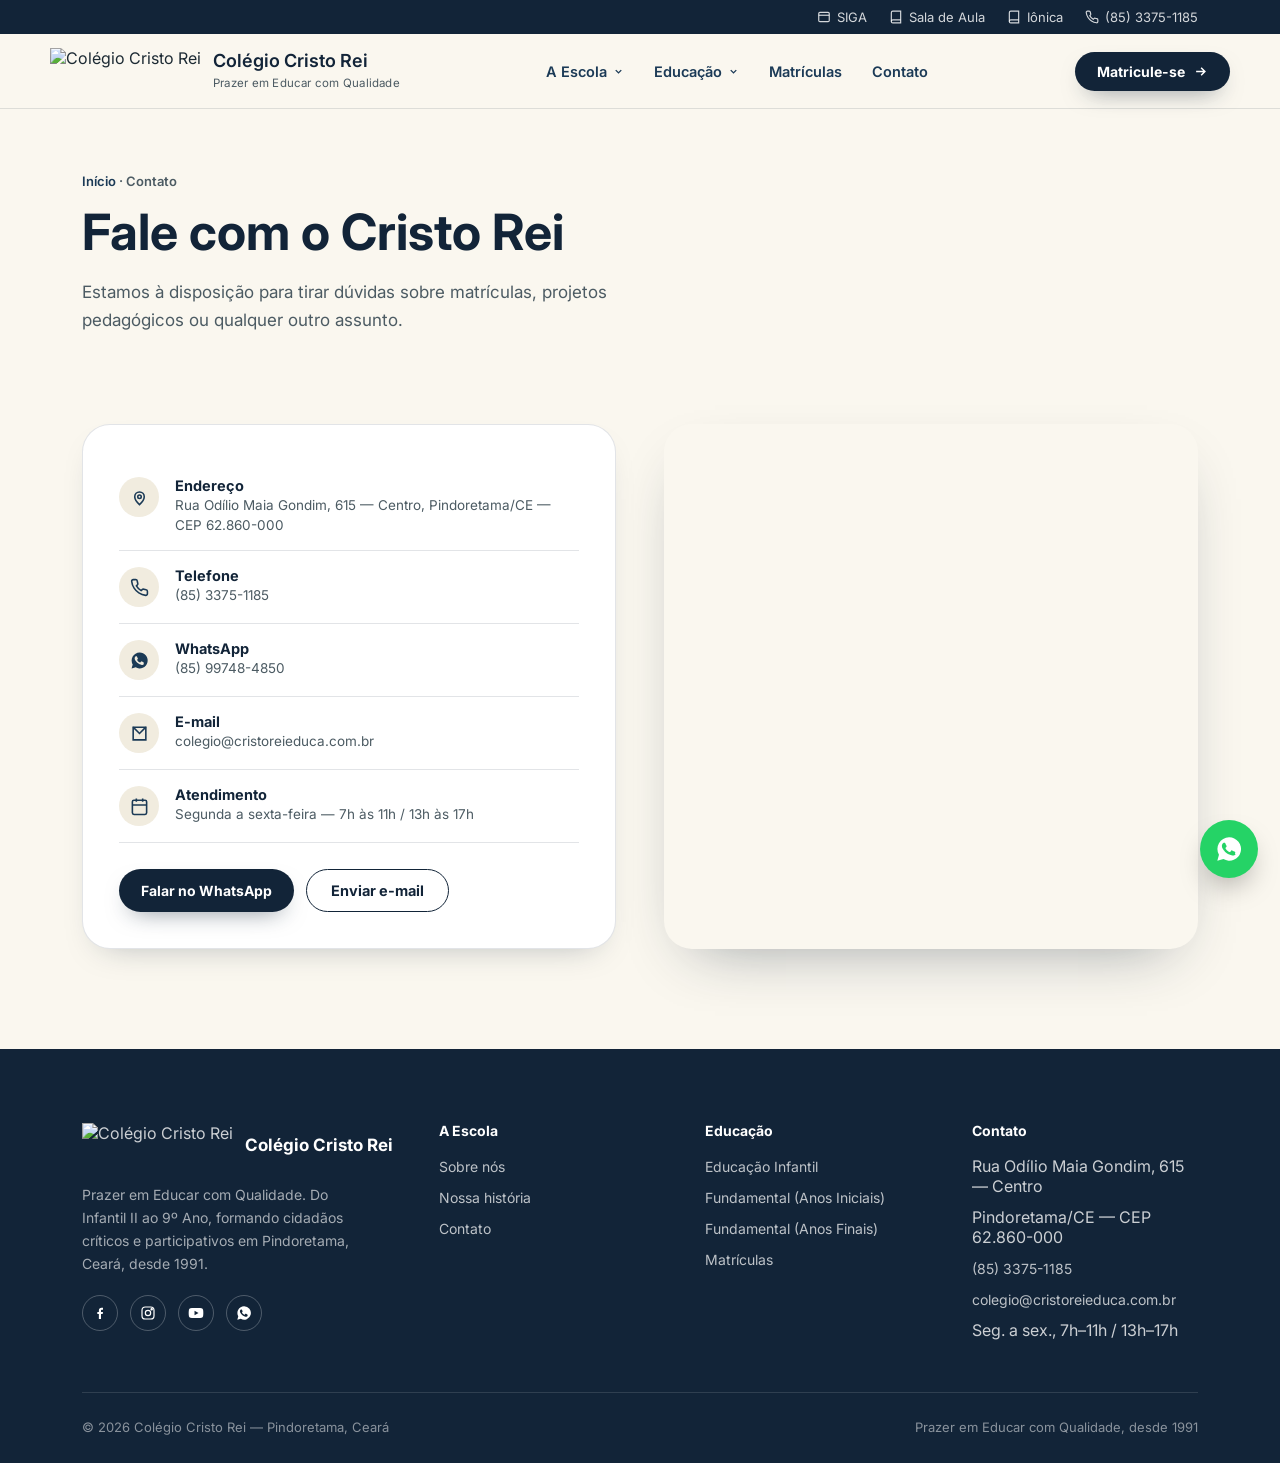
==== commit 3c9b5e6e: "Add files via upload" ====
--- a/contato.html
+++ b/contato.html
@@ -8,7 +8,7 @@
 <link rel="icon" href="https://cristoreieduca.com.br/wp-content/uploads/2020/12/cropped-favicon-1-270x270.png">
 <link rel="preconnect" href="https://fonts.googleapis.com">
 <link rel="preconnect" href="https://fonts.gstatic.com" crossorigin>
-<link href="https://fonts.googleapis.com/css2?family=Bricolage+Grotesque:opsz,wght@12..96,400;12..96,500;12..96,600;12..96,700&family=Manrope:wght@400;500;600;700;800&display=swap" rel="stylesheet">
+<link href="https://fonts.googleapis.com/css2?family=Inter:wght@400;500;600;700;800&display=swap" rel="stylesheet">
 <link rel="stylesheet" href="css/style.css">
 </head>
 <body>
--- a/css/style.css
+++ b/css/style.css
@@ -22,14 +22,14 @@
 html{scroll-behavior:smooth;}
 body{
   margin:0;
-  font-family:'Manrope', sans-serif;
+  font-family:'Inter', sans-serif;
   color:var(--ink);
   background:var(--paper);
   -webkit-font-smoothing:antialiased;
   overflow-x:hidden;
 }
 h1,h2,h3,h4{
-  font-family:'Bricolage Grotesque', sans-serif;
+  font-family:'Inter', sans-serif;
   font-weight:600;
   line-height:1.1;
   margin:0;
@@ -71,13 +71,13 @@
 .nav-row{display:flex;align-items:center;justify-content:space-between;padding:14px 0;gap:24px;}
 .brand{display:flex;align-items:center;gap:12px;}
 .brand img{height:46px;width:auto;}
-.brand .name{font-family:'Bricolage Grotesque', sans-serif;font-weight:600;font-size:18px;color:var(--navy);line-height:1.15;display:block;}
+.brand .name{font-family:'Inter', sans-serif;font-weight:600;font-size:18px;color:var(--navy);line-height:1.15;display:block;}
 .brand .tag{font-size:11.5px;color:var(--ink-soft);letter-spacing:.02em;}
 
 nav.main{display:flex;align-items:center;gap:30px;}
 nav.main > a, .has-drop > button{
   font-size:14.5px;font-weight:600;color:var(--navy-2);position:relative;padding:8px 0;
-  background:none;border:none;cursor:pointer;font-family:'Manrope',sans-serif;
+  background:none;border:none;cursor:pointer;font-family:'Inter', sans-serif;
   display:flex;align-items:center;gap:6px;
 }
 nav.main > a::after{content:'';position:absolute;left:0;bottom:0;width:0;height:2px;background:var(--gold);transition:width .25s ease;}
@@ -165,7 +165,7 @@
 .hero-media .float-card.node-bl{left:-34px;bottom:36px;padding:18px 22px;animation-delay:.7s;}
 .hero-media .float-card .icon{width:42px;height:42px;border-radius:50%;background:var(--paper-2);display:flex;align-items:center;justify-content:center;flex:none;color:var(--navy-2);}
 .hero-media .float-card .icon svg{width:22px;height:22px;}
-.hero-media .float-card b{display:block;font-size:14px;color:var(--navy);font-family:'Bricolage Grotesque', sans-serif;font-weight:600;}
+.hero-media .float-card b{display:block;font-size:14px;color:var(--navy);font-family:'Inter', sans-serif;font-weight:600;}
 .hero-media .float-card span{font-size:12.5px;color:var(--ink-soft);}
 
 .hero-media .float-card.mini{
@@ -225,7 +225,7 @@
 .timeline{border-left:2px solid var(--line);padding-left:30px;display:flex;flex-direction:column;gap:34px;}
 .timeline .item{position:relative;}
 .timeline .item::before{content:'';position:absolute;left:-37px;top:3px;width:12px;height:12px;border-radius:50%;background:var(--gold);border:3px solid var(--paper);box-shadow:0 0 0 2px var(--gold);}
-.timeline .year{font-family:'Bricolage Grotesque', sans-serif;font-weight:600;color:var(--navy);font-size:19px;}
+.timeline .year{font-family:'Inter', sans-serif;font-weight:600;color:var(--navy);font-size:19px;}
 .timeline .desc{color:var(--ink-soft);font-size:15px;margin-top:5px;line-height:1.55;max-width:460px;}
 @media(max-width:880px){.story-grid{grid-template-columns:1fr;}}
 
@@ -234,7 +234,7 @@
 .values-grid{display:grid;grid-template-columns:repeat(3,1fr);gap:28px;}
 .value-card{background:var(--white);border-radius:var(--radius-md);padding:34px 30px;border:1px solid var(--line);transition:transform .3s, box-shadow .3s;}
 .value-card:hover{transform:translateY(-6px);box-shadow:var(--shadow-soft);}
-.value-card .num{font-family:'Bricolage Grotesque', sans-serif;font-size:15px;font-weight:600;color:var(--gold-dark);border:1px solid var(--gold);border-radius:100px;width:38px;height:38px;display:flex;align-items:center;justify-content:center;margin-bottom:22px;}
+.value-card .num{font-family:'Inter', sans-serif;font-size:15px;font-weight:600;color:var(--gold-dark);border:1px solid var(--gold);border-radius:100px;width:38px;height:38px;display:flex;align-items:center;justify-content:center;margin-bottom:22px;}
 .value-card h3{font-size:19px;margin-bottom:12px;}
 .value-card p{color:var(--ink-soft);font-size:14.5px;line-height:1.65;}
 @media(max-width:880px){.values-grid{grid-template-columns:1fr;}}
@@ -259,23 +259,44 @@
 /* ---------- stats band ---------- */
 .stats-band{background:var(--navy);color:var(--white);padding:74px 0;}
 .stats-grid{display:grid;grid-template-columns:repeat(3,1fr);gap:24px;text-align:center;}
-.stats-grid .stat b{display:block;font-family:'Bricolage Grotesque', sans-serif;font-size:clamp(30px,4vw,44px);font-weight:600;color:var(--gold);}
+.stats-grid .stat b{display:block;font-family:'Inter', sans-serif;font-size:clamp(30px,4vw,44px);font-weight:600;color:var(--gold);}
 .stats-grid .stat span{font-size:13.5px;color:rgba(255,255,255,0.72);}
 @media(max-width:640px){.stats-grid{grid-template-columns:1fr;row-gap:32px;}}
 
 /* ---------- galeria ---------- */
 .gallery{padding:100px 0;}
 
-.carousel{position:relative;border-radius:var(--radius-lg);overflow:hidden;box-shadow:var(--shadow);aspect-ratio:21/9;background:var(--navy);}
-.carousel-track{position:relative;width:100%;height:100%;}
-.carousel-slide{position:absolute;inset:0;margin:0;opacity:0;transition:opacity 1.1s ease;}
-.carousel-slide.is-active{opacity:1;}
-.carousel-slide img{width:100%;height:100%;object-fit:cover;}
-.carousel-dots{position:absolute;left:0;right:0;bottom:18px;display:flex;justify-content:center;gap:9px;z-index:2;}
-.carousel-dots .dot{width:9px;height:9px;border-radius:50%;background:rgba(255,255,255,0.5);border:2px solid transparent;padding:0;cursor:pointer;transition:background .25s,transform .25s;}
-.carousel-dots .dot.is-active{background:var(--gold);transform:scale(1.35);}
-@media(max-width:640px){.carousel{aspect-ratio:4/3.6;}}
-@media (prefers-reduced-motion: reduce){.carousel-slide{transition:none;}}
+.mosaic-grid{display:grid;grid-template-columns:repeat(3,1fr);grid-auto-rows:140px;gap:14px;}
+.mosaic-tile{position:relative;border-radius:14px;overflow:hidden;box-shadow:var(--shadow-soft);}
+.mosaic-tile.tall{grid-row:span 2;}
+.mosaic-tile img{position:absolute;inset:0;width:100%;height:100%;object-fit:cover;opacity:0;transition:opacity 1.2s ease;}
+.mosaic-tile img.is-active{opacity:1;}
+@media(max-width:920px){
+  .mosaic-grid{grid-template-columns:repeat(2,1fr);grid-auto-rows:130px;}
+}
+@media (prefers-reduced-motion: reduce){.mosaic-tile img{transition:none;}}
+
+.insta-live{background:var(--paper-2);padding:100px 0 0;}
+.insta-combo{position:relative;display:flex;justify-content:center;flex-wrap:wrap;max-width:100%;padding-bottom:100px;}
+.insta-frame{
+  width:100%;max-width:820px;background:var(--white);border:1px solid var(--line);
+  border-radius:var(--radius-lg);overflow:hidden;box-shadow:var(--shadow-soft);
+}
+.insta-frame iframe{width:100%;height:640px;border:0;display:block;}
+
+.insta-pointer{
+  position:absolute;right:-15px;bottom:0;width:300px;height:auto;z-index:2;
+  filter:drop-shadow(0 18px 26px rgba(18,36,56,.35));
+}
+
+@media(max-width:900px){.insta-pointer{width:230px;right:-6px;}}
+@media(max-width:760px){
+  .insta-live{padding-bottom:64px;}
+  .insta-combo{padding-bottom:0;}
+  .insta-pointer{position:static;width:200px;margin-top:18px;}
+}
+@media(max-width:480px){.insta-frame iframe{height:480px;}}
+
 .gal-grid{display:grid;grid-template-columns:repeat(4,1fr);grid-auto-rows:150px;gap:14px;}
 .gal-grid a{border-radius:14px;overflow:hidden;position:relative;display:block;}
 .gal-grid img{width:100%;height:100%;object-fit:cover;transition:transform .5s ease;}
@@ -311,7 +332,7 @@
 /* ---------- faq ---------- */
 .faq{padding:0 0 100px;}
 .faq-item{border-bottom:1px solid var(--line);}
-.faq-q{width:100%;text-align:left;background:none;border:none;padding:22px 0;display:flex;justify-content:space-between;align-items:center;cursor:pointer;font-family:'Bricolage Grotesque', sans-serif;font-size:17px;color:var(--navy);gap:20px;}
+.faq-q{width:100%;text-align:left;background:none;border:none;padding:22px 0;display:flex;justify-content:space-between;align-items:center;cursor:pointer;font-family:'Inter', sans-serif;font-size:17px;color:var(--navy);gap:20px;}
 .faq-q svg{width:18px;height:18px;flex:none;transition:transform .25s;color:var(--navy-2);}
 .faq-item.open .faq-q svg{transform:rotate(45deg);}
 .faq-a{max-height:0;overflow:hidden;transition:max-height .3s ease;}
@@ -349,9 +370,9 @@
 .foot-grid{display:grid;grid-template-columns:1.4fr 1fr 1fr 1fr;gap:40px;padding-bottom:52px;border-bottom:1px solid rgba(255,255,255,0.12);}
 .foot-brand{display:flex;gap:12px;align-items:center;margin-bottom:16px;}
 .foot-brand img{height:44px;}
-.foot-brand b{font-family:'Bricolage Grotesque', sans-serif;color:var(--white);font-size:17px;}
+.foot-brand b{font-family:'Inter', sans-serif;color:var(--white);font-size:17px;}
 footer p.desc{font-size:14px;line-height:1.65;max-width:280px;color:rgba(255,255,255,0.62);}
-footer h4{color:var(--white);font-size:14px;margin-bottom:18px;font-family:'Manrope',sans-serif;font-weight:700;}
+footer h4{color:var(--white);font-size:14px;margin-bottom:18px;font-family:'Inter', sans-serif;font-weight:700;}
 footer ul{display:flex;flex-direction:column;gap:11px;}
 footer ul a{font-size:14px;color:rgba(255,255,255,0.72);transition:color .2s;}
 footer ul a:hover{color:var(--gold);}
